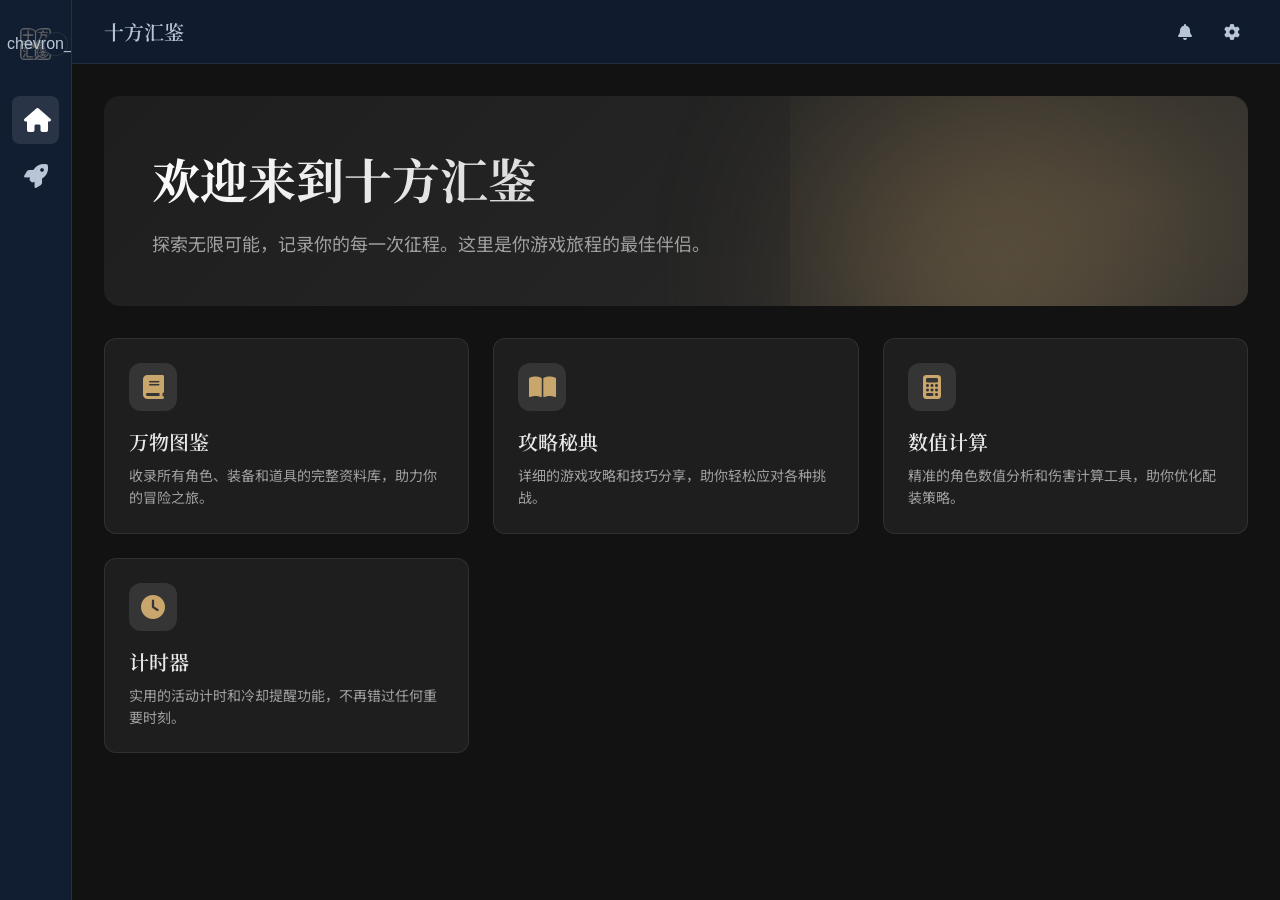
==== index.html @ 397bc1d3 "Add files via upload" ====
<!DOCTYPE html>
<html lang="zh-CN">
  <head>
<meta charset="UTF-8">
<meta name="viewport" content="width=device-width, initial-scale=1.0">
<title>十方汇鉴</title>
<link rel="icon" type="image/png" href="icon/app_icon_round.png">
<link href="https://cdn.bootcdn.net/ajax/libs/font-awesome/6.4.0/css/all.min.css" rel="stylesheet">
<link href="https://fonts.googleapis.com/css2?family=Noto+Serif+SC:wght@400;600;700&family=Noto+Sans+SC:wght@400;500;700&display=swap" rel="stylesheet">
<link rel="stylesheet" href="styles.css">
</head>
<body class="theme-home">

<!-- 侧边栏 -->
<aside class="sidebar">
  <div class="sidebar-header">
    <img src="icon/logo.png" alt="十方汇鉴" class="sidebar-logo">
    <button class="sidebar-toggle" id="sidebarToggle">
      <span>chevron_right</span>
    </button>
  </div>
  
  <nav class="sidebar-nav">
    <a class="nav-btn active" data-page="home" href="index.html">
      <i class="fas fa-home"></i>
      <span class="nav-text">首页</span>
    </a>
    <a class="nav-btn" data-page="dream" href="dreams.html">
      <i class="fas fa-rocket"></i>
      <span class="nav-text">梦想与征程</span>
    </a>
  </nav>
</aside>

<!-- 主内容区 -->
<main class="main-content">
  <!-- 顶部导航 - 首页不显示攻略、图鉴、数值、计时器标签 -->
  <header class="top-nav">
    <div class="top-nav-left">
      <h1 class="top-nav-title" id="pageTitle">十方汇鉴</h1>
    </div>
    
    <div class="top-nav-actions">
      <i class="fas fa-bell"></i>
      <i class="fas fa-cog"></i>
    </div>
  </header>

  <!-- 内容区域 -->
  <div class="page-content">
    <div class="home-page">
      <section class="hero-section">
        <div class="glow-effect glow-1"></div>
        <h2 class="hero-title">欢迎来到十方汇鉴</h2>
        <p class="hero-subtitle">探索无限可能，记录你的每一次征程。这里是你游戏旅程的最佳伴侣。</p>
      </section>

      <div class="card-grid">
        <div class="content-card">
          <div class="card-icon">
            <i class="fas fa-book"></i>
          </div>
          <h3 class="card-title">万物图鉴</h3>
          <p class="card-desc">收录所有角色、装备和道具的完整资料库，助力你的冒险之旅。</p>
        </div>

        <div class="content-card">
          <div class="card-icon">
            <i class="fas fa-book-open"></i>
          </div>
          <h3 class="card-title">攻略秘典</h3>
          <p class="card-desc">详细的游戏攻略和技巧分享，助你轻松应对各种挑战。</p>
        </div>

        <div class="content-card">
          <div class="card-icon">
            <i class="fas fa-calculator"></i>
          </div>
          <h3 class="card-title">数值计算</h3>
          <p class="card-desc">精准的角色数值分析和伤害计算工具，助你优化配装策略。</p>
        </div>

        <div class="content-card">
          <div class="card-icon">
            <i class="fas fa-clock"></i>
          </div>
          <h3 class="card-title">计时器</h3>
          <p class="card-desc">实用的活动计时和冷却提醒功能，不再错过任何重要时刻。</p>
        </div>
      </div>
    </div>
  </div>
</main>

<script src="components.js"></script>
<script src="main.js"></script>
<script>
  Components.init({ currentPage: 'home', theme: 'home' });
</script>

</body>
</html>
---- styles.css ----
/* ===== 基础样式重置 ===== */
* {
  margin: 0;
  padding: 0;
  box-sizing: border-box;
}

/* ===== CSS 变量 - 首页主题 ===== */
:root,
.theme-home {
  --sidebar-bg: #111E31;
  --sidebar-border: rgba(255, 255, 255, 0.08);
  --sidebar-text: #b8c5d6;
  --sidebar-text-active: #ffffff;
  --sidebar-icon-bg: rgba(255, 255, 255, 0.1);
  --sidebar-hover-bg: rgba(255, 255, 255, 0.08);
  
  --bg-primary: #121212;
  --bg-secondary: #1a1a1a;
  --bg-card: #1e1e1e;
  --text-primary: #e8e8e8;
  --text-secondary: #a0a0a0;
  --accent: #c9a66b;
  
  --nav-bg: rgba(17, 30, 49, 0.95);
  --nav-text: #b8c5d6;
  --nav-active: #ffffff;
  
  --transition: all 0.3s ease;
}

/* ===== CSS 变量 - 游戏页主题 ===== */
.theme-dream {
  --sidebar-bg: rgba(26, 21, 37, 0.95);
  --sidebar-border: rgba(255, 255, 255, 0.1);
  --sidebar-text: #d4c4b7;
  --sidebar-text-active: #e9c0fd;
  --sidebar-icon-bg: rgba(115, 81, 134, 0.4);
  --sidebar-hover-bg: rgba(255, 255, 255, 0.1);
  
  --bg-primary: #1a1525;
  --bg-secondary: #2a2235;
  --bg-card: #2a2235;
  --text-primary: #f9f9f9;
  --text-secondary: #d4c4b7;
  --accent: #e9c0fd;
  
  --nav-bg: rgba(26, 21, 37, 0.7);
  --nav-text: #d4c4b7;
  --nav-active: #e9c0fd;
  
  --transition: all 0.3s ease;
}

/* ===== Body 基础样式 ===== */
body {
  font-family: 'Noto Sans SC', 'Microsoft YaHei', sans-serif;
  background-color: var(--bg-primary);
  color: var(--text-primary);
  min-height: 100vh;
  transition: var(--transition);
  overflow-x: hidden;
}

/* 图标字体 */
.fas {
  font-family: 'Font Awesome 6 Free';
  font-weight: 900;
  display: inline-block;
  font-style: normal;
  font-variant: normal;
  text-rendering: auto;
  line-height: 1;
}

body::before {
  content: '';
  position: fixed;
  top: 0;
  left: 0;
  right: 0;
  bottom: 0;
  pointer-events: none;
  z-index: -1;
  background: var(--bg-primary);
  transition: var(--transition);
}

/* 主题特定背景 */
.theme-home body::before {
  background: var(--bg-primary);
}

.theme-dream body::before {
  background: 
    radial-gradient(circle at top right, rgba(115, 81, 134, 0.2), transparent 40%),
    radial-gradient(circle at bottom left, rgba(233, 192, 253, 0.15), transparent 50%),
    #1a1525;
}

/* ===== 侧边栏 ===== */
.sidebar {
  position: fixed;
  left: 0;
  top: 0;
  height: 100vh;
  width: 72px;
  background: var(--sidebar-bg);
  border-right: 1px solid var(--sidebar-border);
  display: flex;
  flex-direction: column;
  align-items: center;
  padding: 20px 0;
  z-index: 1000;
  transition: var(--transition);
  overflow: hidden;
}

.sidebar:hover {
  width: 220px;
}

/* 侧边栏折叠状态 */
.sidebar.collapsed {
  width: 64px;
}

.sidebar.collapsed .nav-text {
  display: none;
}

.sidebar.collapsed .sidebar-title {
  display: none;
}

.sidebar-header {
  width: 48px;
  height: 48px;
  display: flex;
  align-items: center;
  justify-content: center;
  margin-bottom: 8px;
  flex-shrink: 0;
  position: relative;
}

/* Logo样式 */
.sidebar-logo {
  width: 32px;
  height: 32px;
  object-fit: contain;
  border-radius: 4px;
  transition: transform 0.3s ease;
}

.sidebar:hover .sidebar-logo {
  transform: scale(1.1);
}

/* 侧边栏切换按钮 */
.sidebar-toggle {
  position: absolute;
  right: -8px;
  top: 50%;
  transform: translateY(-50%);
  width: 24px;
  height: 24px;
  border-radius: 50%;
  background: var(--sidebar-bg);
  border: 1px solid var(--sidebar-border);
  color: var(--sidebar-text);
  display: flex;
  align-items: center;
  justify-content: center;
  cursor: pointer;
  transition: var(--transition);
  z-index: 10;
  font-size: 16px;
}

.sidebar-toggle:hover {
  background: var(--sidebar-hover-bg);
  color: var(--sidebar-text-active);
}

.sidebar.collapsed .sidebar-toggle {
  transform: translateY(-50%) rotate(180deg);
}

.theme-dream .sidebar-header {
  background: transparent;
}

.sidebar-title {
  position: absolute;
  left: 64px;
  white-space: nowrap;
  opacity: 0;
  font-family: 'Noto Serif SC', serif;
  font-weight: 700;
  font-size: 18px;
  color: var(--text-primary);
  transition: opacity 0.3s ease;
  pointer-events: none;
}

.sidebar:hover .sidebar-title {
  opacity: 1;
}

.sidebar-nav {
  flex: 1;
  width: 100%;
  padding: 20px 12px;
  display: flex;
  flex-direction: column;
  gap: 8px;
}

.nav-btn {
  display: flex;
  align-items: center;
  padding: 12px;
  border-radius: 8px;
  cursor: pointer;
  transition: var(--transition);
  text-decoration: none;
  color: var(--sidebar-text);
  position: relative;
  white-space: nowrap;
  overflow: hidden;
  min-height: 48px;
}

.nav-btn:hover {
  background: var(--sidebar-hover-bg);
  color: var(--sidebar-text-active);
}

.nav-btn.active {
  background: var(--sidebar-icon-bg);
  color: var(--sidebar-text-active);
}

.theme-dream .nav-btn.active {
  background: rgba(115, 81, 134, 0.3);
  border-left: 3px solid #e9c0fd;
}

.nav-btn .fas {
  font-size: 24px;
  flex-shrink: 0;
  margin-right: 16px;
}

/* 侧边栏导航文字渐隐 */
.nav-text {
  opacity: 0;
  transition: opacity 0.3s ease;
}

.sidebar:hover .nav-text {
  opacity: 1;
}

/* ===== 主内容区 ===== */
.main-content {
  margin-left: 72px;
  min-height: 100vh;
  transition: var(--transition);
}

/* ===== 顶部导航 ===== */
.top-nav {
  position: sticky;
  top: 0;
  height: 64px;
  background: var(--nav-bg);
  backdrop-filter: blur(20px);
  border-bottom: 1px solid var(--sidebar-border);
  display: flex;
  align-items: center;
  justify-content: space-between;
  padding: 0 32px;
  z-index: 100;
  transition: var(--transition);
}

.top-nav-left {
  display: flex;
  align-items: center;
  gap: 32px;
}

.top-nav-title {
  font-family: 'Noto Serif SC', serif;
  font-size: 20px;
  font-weight: 600;
  color: var(--nav-text);
  transition: var(--transition);
}

/* 顶部页面导航按钮 */
.page-nav {
  display: flex;
  gap: 8px;
}

.page-nav-btn {
  position: relative;
  padding: 8px 20px;
  border-radius: 8px;
  cursor: pointer;
  transition: var(--transition);
  color: var(--nav-text);
  font-size: 14px;
  font-weight: 500;
  display: flex;
  align-items: center;
  gap: 8px;
  border: none;
  background: transparent;
}

.page-nav-btn:hover {
  background: var(--sidebar-hover-bg);
  color: var(--nav-active);
}

.page-nav-btn.active {
  background: var(--sidebar-icon-bg);
  color: var(--nav-active);
}

.theme-dream .page-nav-btn.active {
  background: rgba(115, 81, 134, 0.3);
}

.page-nav-btn.active::after {
  content: '';
  position: absolute;
  bottom: -1px;
  left: 50%;
  transform: translateX(-50%);
  width: 60%;
  height: 2px;
  background: var(--accent);
  border-radius: 2px;
}

.theme-dream .page-nav-btn.active::after {
  background: #e9c0fd;
}

.page-nav-btn .fas {
  font-size: 18px;
}

.top-nav-actions {
  display: flex;
  align-items: center;
  gap: 16px;
}

.top-nav-actions .fas {
  color: var(--nav-text);
  cursor: pointer;
  padding: 8px;
  border-radius: 8px;
  transition: var(--transition);
}

.top-nav-actions .fas:hover {
  background: var(--sidebar-hover-bg);
  color: var(--nav-active);
}

/* ===== 内容区域 ===== */
.page-content {
  padding: 32px;
  max-width: 1400px;
  margin: 0 auto;
}

/* 页面容器 */
.page-container {
  display: none;
  animation: fadeIn 0.4s ease;
}

.page-container.active {
  display: block;
}

/* 首页样式 */
.home-page {
  display: flex;
  flex-direction: column;
  gap: 32px;
}

.hero-section {
  background: linear-gradient(135deg, #1e1e1e 0%, #2a2a2a 100%);
  border-radius: 16px;
  padding: 48px;
  position: relative;
  overflow: hidden;
}

.theme-dream .hero-section {
  background: linear-gradient(135deg, #2a2235 0%, #3a2a45 100%);
}

.hero-section::before {
  content: '';
  position: absolute;
  top: -50%;
  right: -20%;
  width: 60%;
  height: 200%;
  background: radial-gradient(ellipse, rgba(201, 166, 107, 0.15), transparent);
  pointer-events: none;
}

.theme-dream .hero-section::before {
  background: radial-gradient(ellipse, rgba(115, 81, 134, 0.3), transparent);
}

.hero-title {
  font-family: 'Noto Serif SC', serif;
  font-size: 48px;
  font-weight: 700;
  margin-bottom: 16px;
  background: linear-gradient(135deg, #ffffff 0%, #a0a0a0 100%);
  -webkit-background-clip: text;
  -webkit-text-fill-color: transparent;
  background-clip: text;
}

.theme-dream .hero-title {
  background: linear-gradient(135deg, #e9c0fd 0%, #d4a373 100%);
  -webkit-background-clip: text;
  background-clip: text;
}

.hero-subtitle {
  font-size: 18px;
  color: var(--text-secondary);
  max-width: 600px;
  line-height: 1.6;
}

/* 卡片网格 */
.card-grid {
  display: grid;
  grid-template-columns: repeat(auto-fill, minmax(300px, 1fr));
  gap: 24px;
}

.content-card {
  background: var(--bg-card);
  border-radius: 12px;
  padding: 24px;
  border: 1px solid var(--sidebar-border);
  transition: var(--transition);
  cursor: pointer;
}

.content-card:hover {
  transform: translateY(-4px);
  border-color: var(--accent);
  box-shadow: 0 8px 32px rgba(0, 0, 0, 0.3);
}

.theme-dream .content-card:hover {
  box-shadow: 0 8px 32px rgba(115, 81, 134, 0.3);
}

.card-icon {
  width: 48px;
  height: 48px;
  background: var(--sidebar-icon-bg);
  border-radius: 12px;
  display: flex;
  align-items: center;
  justify-content: center;
  margin-bottom: 16px;
}

.card-icon .fas {
  font-size: 24px;
  color: var(--accent);
}

.card-title {
  font-family: 'Noto Serif SC', serif;
  font-size: 20px;
  font-weight: 600;
  margin-bottom: 8px;
  color: var(--text-primary);
}

.card-desc {
  font-size: 14px;
  color: var(--text-secondary);
  line-height: 1.6;
}

/* ===== 角色卡片 ===== */
.character-grid {
  display: grid;
  grid-template-columns: repeat(auto-fill, minmax(260px, 1fr));
  gap: 24px;
}

.character-card {
  background: var(--bg-card);
  border-radius: 12px;
  overflow: hidden;
  border: 1px solid var(--sidebar-border);
  transition: var(--transition);
  cursor: pointer;
}

.character-card:hover {
  transform: scale(1.02);
  border-color: var(--accent);
}

.theme-dream .character-card:hover {
  border-color: #e9c0fd;
}

.character-card.clicked {
  transform: scale(0.98);
  box-shadow: inset 0 0 20px rgba(0, 0, 0, 0.3);
}

.character-img {
  width: 100%;
  height: 200px;
  object-fit: cover;
  filter: brightness(0.8);
  transition: var(--transition);
}

.character-card:hover .character-img {
  filter: brightness(1);
}

.character-info {
  padding: 16px;
}

.character-name {
  font-family: 'Noto Serif SC', serif;
  font-size: 18px;
  font-weight: 600;
  margin-bottom: 4px;
  color: var(--text-primary);
}

.character-role {
  font-size: 14px;
  color: var(--accent);
  margin-bottom: 8px;
}

.theme-dream .character-role {
  color: #e9c0fd;
}

.character-stats {
  display: flex;
  gap: 12px;
  font-size: 12px;
  color: var(--text-secondary);
}

.stat-item {
  display: flex;
  align-items: center;
  gap: 4px;
}

.stat-item .material-symbols-outlined {
  font-size: 14px;
}

/* 角色卡片详情弹窗 */
.character-detail-modal {
  position: fixed;
  top: 0;
  left: 0;
  right: 0;
  bottom: 0;
  background: rgba(0, 0, 0, 0.7);
  display: flex;
  align-items: center;
  justify-content: center;
  z-index: 2000;
  opacity: 0;
  visibility: hidden;
  transition: var(--transition);
}

.character-detail-modal.active {
  opacity: 1;
  visibility: visible;
}

.character-detail-content {
  background: var(--bg-card);
  border-radius: 16px;
  padding: 32px;
  max-width: 500px;
  width: 90%;
  border: 1px solid var(--sidebar-border);
  transform: scale(0.9);
  transition: var(--transition);
}

.character-detail-modal.active .character-detail-content {
  transform: scale(1);
}

.character-detail-header {
  display: flex;
  gap: 20px;
  margin-bottom: 24px;
}

.character-detail-img {
  width: 120px;
  height: 120px;
  border-radius: 12px;
  object-fit: cover;
}

.character-detail-info h3 {
  font-family: 'Noto Serif SC', serif;
  font-size: 24px;
  margin-bottom: 8px;
  color: var(--text-primary);
}

.character-detail-info .role-tag {
  display: inline-block;
  padding: 4px 12px;
  background: var(--sidebar-icon-bg);
  border-radius: 20px;
  font-size: 12px;
  color: var(--accent);
  margin-bottom: 12px;
}

.character-detail-stats {
  display: grid;
  grid-template-columns: repeat(3, 1fr);
  gap: 16px;
  margin-bottom: 24px;
}

.detail-stat {
  text-align: center;
  padding: 16px;
  background: var(--bg-secondary);
  border-radius: 12px;
}

.detail-stat-value {
  font-size: 28px;
  font-weight: 700;
  color: var(--accent);
  display: block;
}

.detail-stat-label {
  font-size: 12px;
  color: var(--text-secondary);
  margin-top: 4px;
}

.character-detail-desc {
  color: var(--text-secondary);
  line-height: 1.6;
  margin-bottom: 20px;
}

.character-detail-close {
  width: 100%;
  padding: 12px;
  background: var(--sidebar-icon-bg);
  border: none;
  border-radius: 8px;
  color: var(--text-primary);
  font-size: 14px;
  cursor: pointer;
  transition: var(--transition);
}

.character-detail-close:hover {
  background: var(--accent);
  color: #121212;
}

/* ===== 攻略页面 ===== */
.guide-section {
  margin-bottom: 32px;
}

.guide-section h3 {
  font-family: 'Noto Serif SC', serif;
  font-size: 24px;
  margin-bottom: 16px;
  color: var(--text-primary);
  display: flex;
  align-items: center;
  gap: 12px;
}

.guide-section h3 .fas {
  color: var(--accent);
}

.theme-dream .guide-section h3 .fas {
  color: #e9c0fd;
}

.guide-card {
  background: var(--bg-card);
  border-radius: 12px;
  padding: 20px;
  border: 1px solid var(--sidebar-border);
  margin-bottom: 16px;
  transition: var(--transition);
  cursor: pointer;
}

.guide-card:hover {
  border-color: var(--accent);
  transform: translateX(8px);
}

.theme-dream .guide-card:hover {
  border-color: #e9c0fd;
}

.guide-card h4 {
  font-size: 16px;
  font-weight: 600;
  margin-bottom: 8px;
  color: var(--text-primary);
}

.guide-card p {
  font-size: 14px;
  color: var(--text-secondary);
  line-height: 1.6;
}

.guide-card .guide-meta {
  display: flex;
  gap: 16px;
  margin-top: 12px;
  font-size: 12px;
  color: var(--text-secondary);
}

.guide-card .guide-meta span {
  display: flex;
  align-items: center;
  gap: 4px;
}

/* ===== 数值页面 ===== */
.calc-card {
  background: var(--bg-card);
  border-radius: 12px;
  padding: 24px;
  border: 1px solid var(--sidebar-border);
  margin-bottom: 24px;
}

.calc-card h3 {
  font-family: 'Noto Serif SC', serif;
  font-size: 20px;
  margin-bottom: 20px;
  color: var(--text-primary);
}

.calc-row {
  display: flex;
  align-items: center;
  justify-content: space-between;
  padding: 12px 0;
  border-bottom: 1px solid var(--sidebar-border);
}

.calc-row:last-child {
  border-bottom: none;
}

.calc-label {
  color: var(--text-secondary);
  font-size: 14px;
}

.calc-value {
  color: var(--accent);
  font-size: 18px;
  font-weight: 600;
}

.theme-dream .calc-value {
  color: #e9c0fd;
}

.progress-bar {
  width: 100%;
  height: 8px;
  background: var(--sidebar-border);
  border-radius: 4px;
  overflow: hidden;
  margin-top: 8px;
}

.progress-fill {
  height: 100%;
  background: linear-gradient(90deg, var(--accent), #f0bd8b);
  border-radius: 4px;
  transition: width 0.5s ease;
}

.theme-dream .progress-fill {
  background: linear-gradient(90deg, #735186, #e9c0fd);
}

/* ===== 计时器页面 ===== */
.timer-card {
  background: var(--bg-card);
  border-radius: 12px;
  padding: 24px;
  border: 1px solid var(--sidebar-border);
  margin-bottom: 16px;
  display: flex;
  align-items: center;
  justify-content: space-between;
}

.timer-info h4 {
  font-size: 16px;
  font-weight: 600;
  margin-bottom: 4px;
  color: var(--text-primary);
}

.timer-info p {
  font-size: 14px;
  color: var(--text-secondary);
}

.timer-countdown {
  font-family: 'Noto Sans SC', monospace;
  font-size: 24px;
  font-weight: 700;
  color: var(--accent);
}

.theme-dream .timer-countdown {
  color: #e9c0fd;
}

.timer-countdown.urgent {
  color: #ef4444;
  animation: pulse 1s infinite;
}

@keyframes pulse {
  0%, 100% { opacity: 1; }
  50% { opacity: 0.5; }
}

/* ===== 游戏页面专用 ===== */
.game-page-header {
  margin-bottom: 32px;
}

.game-tabs {
  display: flex;
  gap: 8px;
  margin-bottom: 24px;
}

.game-tab {
  padding: 10px 24px;
  background: var(--bg-card);
  border: 1px solid var(--sidebar-border);
  border-radius: 8px;
  color: var(--text-secondary);
  cursor: pointer;
  transition: var(--transition);
}

.game-tab:hover {
  border-color: var(--accent);
  color: var(--text-primary);
}

.game-tab.active {
  background: var(--accent);
  border-color: var(--accent);
  color: #121212;
}

.theme-dream .game-tab.active {
  background: #e9c0fd;
  border-color: #e9c0fd;
}

.dream-grid {
  display: grid;
  grid-template-columns: repeat(auto-fill, minmax(280px, 1fr));
  gap: 24px;
}

.dream-card {
  background: var(--bg-card);
  border-radius: 12px;
  overflow: hidden;
  border: 1px solid var(--sidebar-border);
  transition: var(--transition);
}

.dream-card:hover {
  transform: translateY(-4px);
  border-color: #e9c0fd;
  box-shadow: 0 8px 32px rgba(233, 192, 253, 0.2);
}

.dream-card-img {
  width: 100%;
  height: 160px;
  object-fit: cover;
}

.dream-card-content {
  padding: 16px;
}

.dream-card-title {
  font-family: 'Noto Serif SC', serif;
  font-size: 18px;
  margin-bottom: 8px;
  color: var(--text-primary);
}

.dream-card-desc {
  font-size: 14px;
  color: var(--text-secondary);
  line-height: 1.5;
}

/* ===== 响应式 ===== */
@media (max-width: 768px) {
  .sidebar {
    width: 64px;
  }
  
  .sidebar:hover {
    width: 64px;
  }
  
  .sidebar-title,
  .nav-text {
    display: none;
  }
  
  .main-content {
    margin-left: 64px;
  }
  
  .top-nav {
    padding: 0 16px;
    flex-wrap: wrap;
    height: auto;
    min-height: 64px;
  }
  
  .top-nav-left {
    width: 100%;
    justify-content: space-between;
  }
  
  .page-nav {
    display: flex;
    position: static;
    width: 100%;
    overflow-x: auto;
    padding: 0 16px 12px;
    border-bottom: none;
    -webkit-overflow-scrolling: touch;
    flex-wrap: nowrap;
    gap: 8px;
  }
  
  .page-nav::-webkit-scrollbar {
    display: none;
  }
  
  .page-nav.show {
    display: flex;
  }
  
  .page-content {
    padding: 16px;
  }
  
  .hero-title {
    font-size: 32px;
  }
  
  .hero-section {
    padding: 24px;
  }
  
  .card-grid,
  .character-grid,
  .dream-grid {
    grid-template-columns: 1fr;
  }
}

@media (max-width: 480px) {
  .sidebar {
    top: auto;
    bottom: 0;
    left: 0;
    right: 0;
    width: 100%;
    height: 64px;
    flex-direction: row;
    justify-content: center;
    padding: 0 16px;
    border-right: none;
    border-top: 1px solid var(--sidebar-border);
  }
  
  .sidebar:hover {
    width: 100%;
  }
  
  .sidebar-header {
    display: none;
  }
  
  .sidebar-title {
    display: none;
  }
  
  .sidebar-nav {
    flex-direction: row;
    padding: 8px;
    gap: 8px;
    width: 100%;
    justify-content: center;
  }
  
  .nav-btn {
    flex-direction: column;
    padding: 8px 16px;
    min-height: auto;
  }
  
  .nav-btn .material-symbols-outlined {
    margin-right: 0;
    margin-bottom: 4px;
  }
  
  .main-content {
    margin-left: 0;
    margin-bottom: 64px;
  }
  
  .top-nav-title {
    font-size: 16px;
  }
  
  .page-nav-btn {
    padding: 6px 12px;
    font-size: 12px;
  }
}

/* 页面切换动画 */
@keyframes fadeIn {
  from {
    opacity: 0;
    transform: translateY(10px);
  }
  to {
    opacity: 1;
    transform: translateY(0);
  }
}

/* 装饰光效 */
.glow-effect {
  position: absolute;
  width: 300px;
  height: 300px;
  border-radius: 50%;
  filter: blur(100px);
  opacity: 0.3;
  pointer-events: none;
}

.glow-1 {
  top: 10%;
  right: 10%;
  background: var(--accent);
}

.theme-dream .glow-1 {
  background: #735186;
}

/* ===== 道具图鉴页面 ===== */
.gallery-layout {
  display: grid;
  grid-template-columns: 260px 1fr 380px;
  gap: 24px;
  min-height: calc(100vh - 160px);
}

.gallery-sidebar {
  background: var(--bg-card);
  border-radius: 12px;
  padding: 20px;
  border: 1px solid var(--sidebar-border);
  height: fit-content;
  position: sticky;
  top: 96px;
}

.gallery-search {
  display: flex;
  align-items: center;
  gap: 12px;
  padding: 12px;
  background: var(--bg-secondary);
  border-radius: 8px;
  margin-bottom: 20px;
}

.gallery-search .fas {
  color: var(--text-secondary);
  font-size: 20px;
}

.gallery-search input {
  flex: 1;
  background: transparent;
  border: none;
  color: var(--text-primary);
  font-size: 14px;
  outline: none;
}

.gallery-search input::placeholder {
  color: var(--text-secondary);
}

.gallery-filters {
  margin-bottom: 20px;
}

.filter-title {
  font-size: 12px;
  color: var(--text-secondary);
  margin-bottom: 8px;
  text-transform: uppercase;
  letter-spacing: 0.5px;
}

.filter-buttons {
  display: flex;
  flex-wrap: wrap;
  gap: 6px;
  margin-bottom: 16px;
}

.filter-btn {
  padding: 6px 12px;
  background: var(--bg-secondary);
  border: 1px solid var(--sidebar-border);
  border-radius: 6px;
  color: var(--text-secondary);
  font-size: 12px;
  cursor: pointer;
  transition: var(--transition);
}

.filter-btn:hover {
  border-color: var(--accent);
  color: var(--text-primary);
}

.filter-btn.active {
  background: var(--accent);
  border-color: var(--accent);
  color: #121212;
}

.theme-dream .filter-btn.active {
  background: #e9c0fd;
  border-color: #e9c0fd;
  color: #1a1525;
}

.gallery-stats {
  padding-top: 16px;
  border-top: 1px solid var(--sidebar-border);
  font-size: 13px;
  color: var(--text-secondary);
}

.gallery-stats strong {
  color: var(--accent);
}

.theme-dream .gallery-stats strong {
  color: #e9c0fd;
}

/* 道具列表 */
.gallery-items {
  background: var(--bg-card);
  border-radius: 12px;
  border: 1px solid var(--sidebar-border);
  overflow: hidden;
}

.gallery-items-header {
  padding: 16px 20px;
  border-bottom: 1px solid var(--sidebar-border);
  font-size: 14px;
  color: var(--text-secondary);
}

.items-list {
  max-height: calc(100vh - 280px);
  overflow-y: auto;
  padding: 8px;
}

.items-list::-webkit-scrollbar {
  width: 6px;
}

.items-list::-webkit-scrollbar-track {
  background: transparent;
}

.items-list::-webkit-scrollbar-thumb {
  background: var(--sidebar-border);
  border-radius: 3px;
}

.item-card {
  display: flex;
  align-items: center;
  gap: 12px;
  padding: 12px;
  border-radius: 8px;
  cursor: pointer;
  transition: var(--transition);
  border: 1px solid transparent;
}

.item-card:hover {
  background: var(--bg-secondary);
}

.item-card.selected {
  background: var(--sidebar-icon-bg);
  border-color: var(--accent);
}

.theme-dream .item-card.selected {
  background: rgba(115, 81, 134, 0.2);
  border-color: #e9c0fd;
}

.item-icon {
  width: 40px;
  height: 40px;
  border-radius: 8px;
  display: flex;
  align-items: center;
  justify-content: center;
  font-size: 20px;
  flex-shrink: 0;
}

.item-icon.tier-common {
  background: linear-gradient(135deg, #6b7280, #9ca3af);
}

.item-icon.tier-rare {
  background: linear-gradient(135deg, #3b82f6, #60a5fa);
}

.item-icon.tier-hero {
  background: linear-gradient(135deg, #8b5cf6, #a78bfa);
}

.item-icon.tier-legend {
  background: linear-gradient(135deg, #f59e0b, #fbbf24);
}

.item-icon .material-symbols-outlined {
  color: white;
  font-size: 20px;
}

.item-info {
  flex: 1;
  min-width: 0;
}

.item-info h4 {
  font-size: 14px;
  font-weight: 500;
  color: var(--text-primary);
  margin-bottom: 2px;
  white-space: nowrap;
  overflow: hidden;
  text-overflow: ellipsis;
}

.item-info p {
  font-size: 12px;
  color: var(--text-secondary);
}

.item-tier-badge {
  padding: 4px 8px;
  border-radius: 4px;
  font-size: 11px;
  font-weight: 600;
  flex-shrink: 0;
}

.item-tier-badge.tier-common {
  background: rgba(107, 114, 128, 0.2);
  color: #9ca3af;
}

.item-tier-badge.tier-rare {
  background: rgba(59, 130, 246, 0.2);
  color: #60a5fa;
}

.item-tier-badge.tier-hero {
  background: rgba(139, 92, 246, 0.2);
  color: #a78bfa;
}

.item-tier-badge.tier-legend {
  background: rgba(245, 158, 11, 0.2);
  color: #fbbf24;
}

/* 道具详情 */
.gallery-detail {
  background: var(--bg-card);
  border-radius: 12px;
  border: 1px solid var(--sidebar-border);
  padding: 24px;
  height: fit-content;
  position: sticky;
  top: 96px;
}

.detail-placeholder {
  display: flex;
  flex-direction: column;
  align-items: center;
  justify-content: center;
  padding: 60px 20px;
  color: var(--text-secondary);
  text-align: center;
}

.detail-placeholder .material-symbols-outlined {
  font-size: 64px;
  opacity: 0.3;
  margin-bottom: 16px;
}

.detail-header {
  display: flex;
  align-items: center;
  justify-content: space-between;
  margin-bottom: 24px;
  padding-bottom: 16px;
  border-bottom: 1px solid var(--sidebar-border);
}

.detail-header .item-name {
  font-family: 'Noto Serif SC', serif;
  font-size: 22px;
  font-weight: 600;
  color: var(--text-primary);
}

.detail-header .item-tier {
  padding: 6px 12px;
  border-radius: 6px;
  font-size: 13px;
  font-weight: 600;
}

.detail-header .item-tier.tier-common {
  background: rgba(107, 114, 128, 0.2);
  color: #9ca3af;
}

.detail-header .item-tier.tier-rare {
  background: rgba(59, 130, 246, 0.2);
  color: #60a5fa;
}

.detail-header .item-tier.tier-hero {
  background: rgba(139, 92, 246, 0.2);
  color: #a78bfa;
}

.detail-header .item-tier.tier-legend {
  background: rgba(245, 158, 11, 0.2);
  color: #fbbf24;
}

.detail-section {
  margin-bottom: 20px;
}

.detail-section h4 {
  display: flex;
  align-items: center;
  gap: 8px;
  font-size: 14px;
  font-weight: 600;
  color: var(--text-primary);
  margin-bottom: 12px;
}

.detail-section h4 .fas {
  margin-right: 8px;
  color: var(--accent);
}

.theme-dream .detail-section h4 .fas {
  color: #e9c0fd;
}

.detail-row {
  display: flex;
  justify-content: space-between;
  align-items: flex-start;
  padding: 8px 0;
  border-bottom: 1px solid var(--sidebar-border);
}

.detail-row:last-child {
  border-bottom: none;
}

.detail-label {
  font-size: 13px;
  color: var(--text-secondary);
  flex-shrink: 0;
}

.detail-value {
  font-size: 13px;
  color: var(--text-primary);
  text-align: right;
  max-width: 200px;
  word-break: break-word;
}

.item-attrs {
  background: var(--bg-secondary);
  border-radius: 8px;
  padding: 12px;
}

.item-attr {
  display: flex;
  align-items: center;
  gap: 8px;
  padding: 6px 0;
  font-size: 13px;
}

.item-attr .attr-name {
  color: var(--text-secondary);
}

.item-attr .attr-value {
  color: var(--accent);
  font-weight: 600;
}

.theme-dream .item-attr .attr-value {
  color: #e9c0fd;
}

.item-attr.no-attr {
  color: var(--text-secondary);
  font-style: italic;
}

.craft-materials {
  background: var(--bg-secondary);
  border-radius: 8px;
  padding: 12px;
  font-size: 13px;
  color: var(--text-secondary);
  line-height: 1.6;
}

/* 响应式 */
@media (max-width: 1200px) {
  .gallery-layout {
    grid-template-columns: 240px 1fr 320px;
  }
}

@media (max-width: 992px) {
  .gallery-layout {
    grid-template-columns: 1fr 1fr;
  }
  
  .gallery-sidebar {
    grid-column: 1 / -1;
    position: static;
  }
  
  .gallery-detail {
    grid-column: 1 / -1;
    position: static;
  }
}

@media (max-width: 768px) {
  .gallery-layout {
    grid-template-columns: 1fr;
  }
  
  .gallery-sidebar {
    grid-column: auto;
  }
  
  .gallery-detail {
    grid-column: auto;
  }
  
  .items-list {
    max-height: 400px;
  }
}

.empty-state {
  padding: 40px 20px;
  text-align: center;
  color: var(--text-secondary);
  font-size: 14px;
}
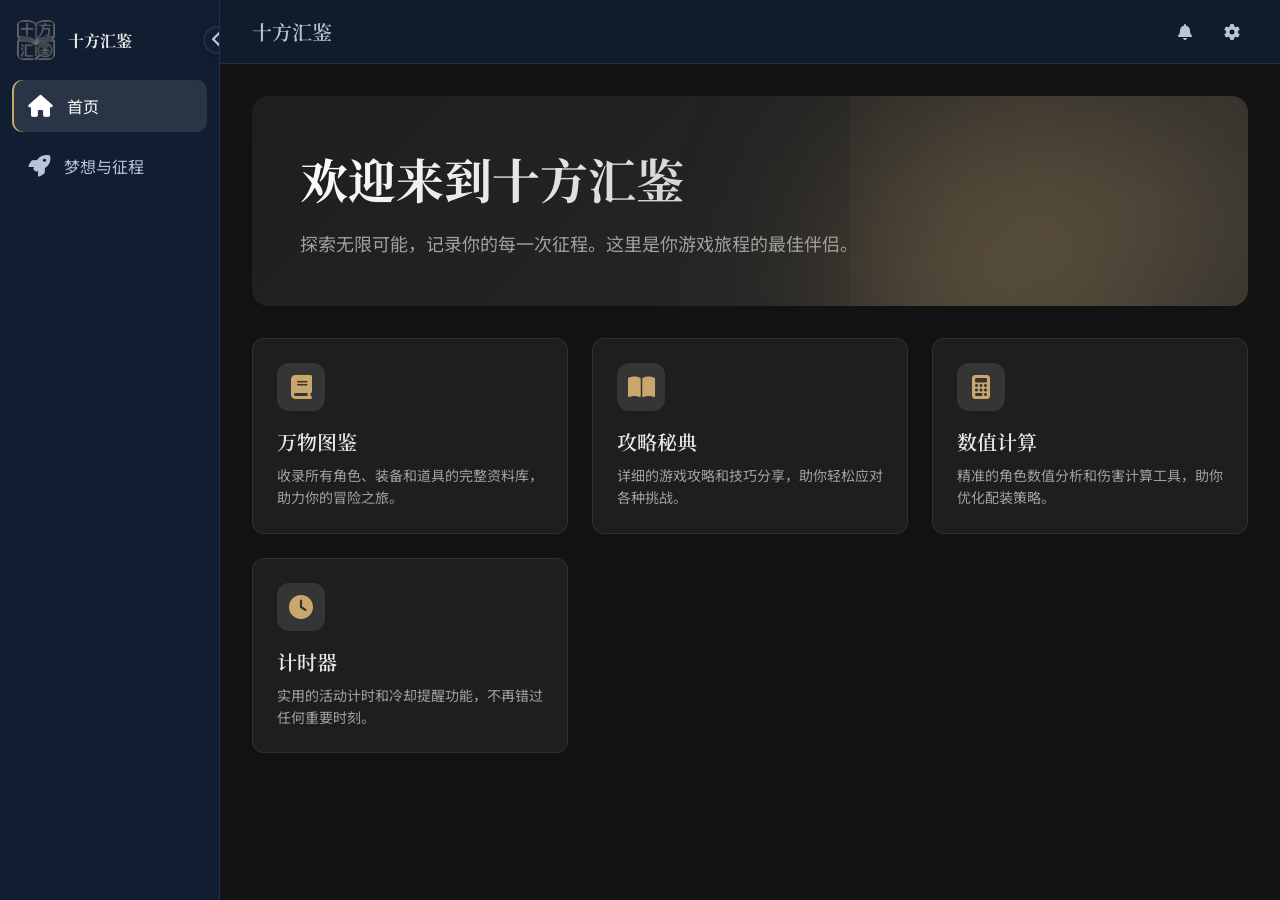
==== commit 049a39ec: "Add files via upload" ====
--- a/index.html
+++ b/index.html
@@ -15,8 +15,9 @@
 <aside class="sidebar">
   <div class="sidebar-header">
     <img src="icon/logo.png" alt="十方汇鉴" class="sidebar-logo">
+    <span class="sidebar-title">十方汇鉴</span>
     <button class="sidebar-toggle" id="sidebarToggle">
-      <span>chevron_right</span>
+      <i class="fas fa-chevron-left"></i>
     </button>
   </div>
   
--- a/styles.css
+++ b/styles.css
@@ -104,7 +104,7 @@
   left: 0;
   top: 0;
   height: 100vh;
-  width: 72px;
+  width: 220px;
   background: var(--sidebar-bg);
   border-right: 1px solid var(--sidebar-border);
   display: flex;
@@ -116,102 +116,113 @@
   overflow: hidden;
 }
 
-.sidebar:hover {
-  width: 220px;
-}
-
 /* 侧边栏折叠状态 */
 .sidebar.collapsed {
-  width: 64px;
+  width: 72px;
 }
 
 .sidebar.collapsed .nav-text {
-  display: none;
+  opacity: 0;
+  width: 0;
+  margin: 0;
 }
 
 .sidebar.collapsed .sidebar-title {
-  display: none;
+  opacity: 0;
+}
+
+/* 导航文字默认显示 */
+.nav-text {
+  opacity: 1;
+  transition: opacity 0.3s ease, width 0.3s ease, margin 0.3s ease;
 }
 
 .sidebar-header {
-  width: 48px;
-  height: 48px;
-  display: flex;
-  align-items: center;
-  justify-content: center;
-  margin-bottom: 8px;
+  width: 100%;
+  display: flex;
+  align-items: center;
+  justify-content: flex-start;
+  padding: 0 16px;
+  margin-bottom: 20px;
   flex-shrink: 0;
   position: relative;
+  box-sizing: border-box;
 }
 
 /* Logo样式 */
 .sidebar-logo {
-  width: 32px;
-  height: 32px;
+  width: 40px;
+  height: 40px;
   object-fit: contain;
-  border-radius: 4px;
+  border-radius: 8px;
   transition: transform 0.3s ease;
-}
-
-.sidebar:hover .sidebar-logo {
-  transform: scale(1.1);
-}
-
-/* 侧边栏切换按钮 */
+  flex-shrink: 0;
+}
+
+.sidebar-title {
+  margin-left: 12px;
+  white-space: nowrap;
+  opacity: 1;
+  font-family: 'Noto Serif SC', serif;
+  font-weight: 700;
+  font-size: 16px;
+  color: var(--text-primary);
+  transition: opacity 0.3s ease, margin 0.3s ease;
+  pointer-events: none;
+}
+
+.sidebar.collapsed .sidebar-title {
+  opacity: 0;
+  margin-left: 0;
+  width: 0;
+  overflow: hidden;
+}
+
+/* 侧边栏切换按钮 - 优化设计 */
 .sidebar-toggle {
   position: absolute;
-  right: -8px;
+  right: -12px;
   top: 50%;
   transform: translateY(-50%);
-  width: 24px;
-  height: 24px;
+  width: 28px;
+  height: 28px;
   border-radius: 50%;
   background: var(--sidebar-bg);
-  border: 1px solid var(--sidebar-border);
+  border: 2px solid var(--sidebar-border);
   color: var(--sidebar-text);
   display: flex;
   align-items: center;
   justify-content: center;
   cursor: pointer;
-  transition: var(--transition);
+  transition: all 0.3s ease;
   z-index: 10;
-  font-size: 16px;
+  font-size: 18px;
+  box-shadow: 0 2px 8px rgba(0, 0, 0, 0.2);
 }
 
 .sidebar-toggle:hover {
   background: var(--sidebar-hover-bg);
   color: var(--sidebar-text-active);
+  border-color: var(--accent);
+  transform: translateY(-50%) scale(1.1);
 }
 
 .sidebar.collapsed .sidebar-toggle {
   transform: translateY(-50%) rotate(180deg);
 }
 
+.sidebar.collapsed .sidebar-toggle:hover {
+  transform: translateY(-50%) rotate(180deg) scale(1.1);
+}
+
 .theme-dream .sidebar-header {
   background: transparent;
-}
-
-.sidebar-title {
-  position: absolute;
-  left: 64px;
-  white-space: nowrap;
-  opacity: 0;
-  font-family: 'Noto Serif SC', serif;
-  font-weight: 700;
-  font-size: 18px;
-  color: var(--text-primary);
-  transition: opacity 0.3s ease;
-  pointer-events: none;
-}
-
-.sidebar:hover .sidebar-title {
-  opacity: 1;
 }
 
 .sidebar-nav {
   flex: 1;
   width: 100%;
-  padding: 20px 12px;
+  padding: 0 12px;
   display: flex;
   flex-direction: column;
   gap: 8px;
@@ -220,8 +231,8 @@
 .nav-btn {
   display: flex;
   align-items: center;
-  padding: 12px;
-  border-radius: 8px;
+  padding: 14px 16px;
+  border-radius: 10px;
   cursor: pointer;
   transition: var(--transition);
   text-decoration: none;
@@ -229,43 +240,47 @@
   position: relative;
   white-space: nowrap;
   overflow: hidden;
-  min-height: 48px;
+  min-height: 52px;
+  box-sizing: border-box;
+}
+
+.sidebar.collapsed .nav-btn {
+  padding: 14px;
+  justify-content: center;
 }
 
 .nav-btn:hover {
   background: var(--sidebar-hover-bg);
   color: var(--sidebar-text-active);
+  transform: translateX(2px);
 }
 
 .nav-btn.active {
   background: var(--sidebar-icon-bg);
   color: var(--sidebar-text-active);
+  box-shadow: inset 2px 0 0 var(--accent);
 }
 
 .theme-dream .nav-btn.active {
   background: rgba(115, 81, 134, 0.3);
-  border-left: 3px solid #e9c0fd;
+  box-shadow: inset 2px 0 0 #e9c0fd;
 }
 
 .nav-btn .fas {
-  font-size: 24px;
+  font-size: 22px;
   flex-shrink: 0;
-  margin-right: 16px;
-}
-
-/* 侧边栏导航文字渐隐 */
-.nav-text {
-  opacity: 0;
-  transition: opacity 0.3s ease;
-}
-
-.sidebar:hover .nav-text {
-  opacity: 1;
+  margin-right: 14px;
+  min-width: 22px;
+  text-align: center;
+}
+
+.sidebar.collapsed .nav-btn .fas {
+  margin-right: 0;
 }
 
 /* ===== 主内容区 ===== */
 .main-content {
-  margin-left: 72px;
+  margin-left: 220px;
   min-height: 100vh;
   transition: var(--transition);
 }
@@ -964,11 +979,11 @@
 /* ===== 响应式 ===== */
 @media (max-width: 768px) {
   .sidebar {
-    width: 64px;
-  }
-  
-  .sidebar:hover {
-    width: 64px;
+    width: 72px;
+  }
+  
+  .sidebar.collapsed {
+    width: 72px;
   }
   
   .sidebar-title,
@@ -976,8 +991,17 @@
     display: none;
   }
   
+  .sidebar.collapsed .sidebar-title,
+  .sidebar.collapsed .nav-text {
+    display: none;
+  }
+  
   .main-content {
-    margin-left: 64px;
+    margin-left: 72px;
+  }
+  
+  .sidebar-toggle {
+    display: none;
   }
   
   .top-nav {
@@ -1046,7 +1070,7 @@
     border-top: 1px solid var(--sidebar-border);
   }
   
-  .sidebar:hover {
+  .sidebar.collapsed {
     width: 100%;
   }
   
@@ -1072,7 +1096,7 @@
     min-height: auto;
   }
   
-  .nav-btn .material-symbols-outlined {
+  .nav-btn .fas {
     margin-right: 0;
     margin-bottom: 4px;
   }
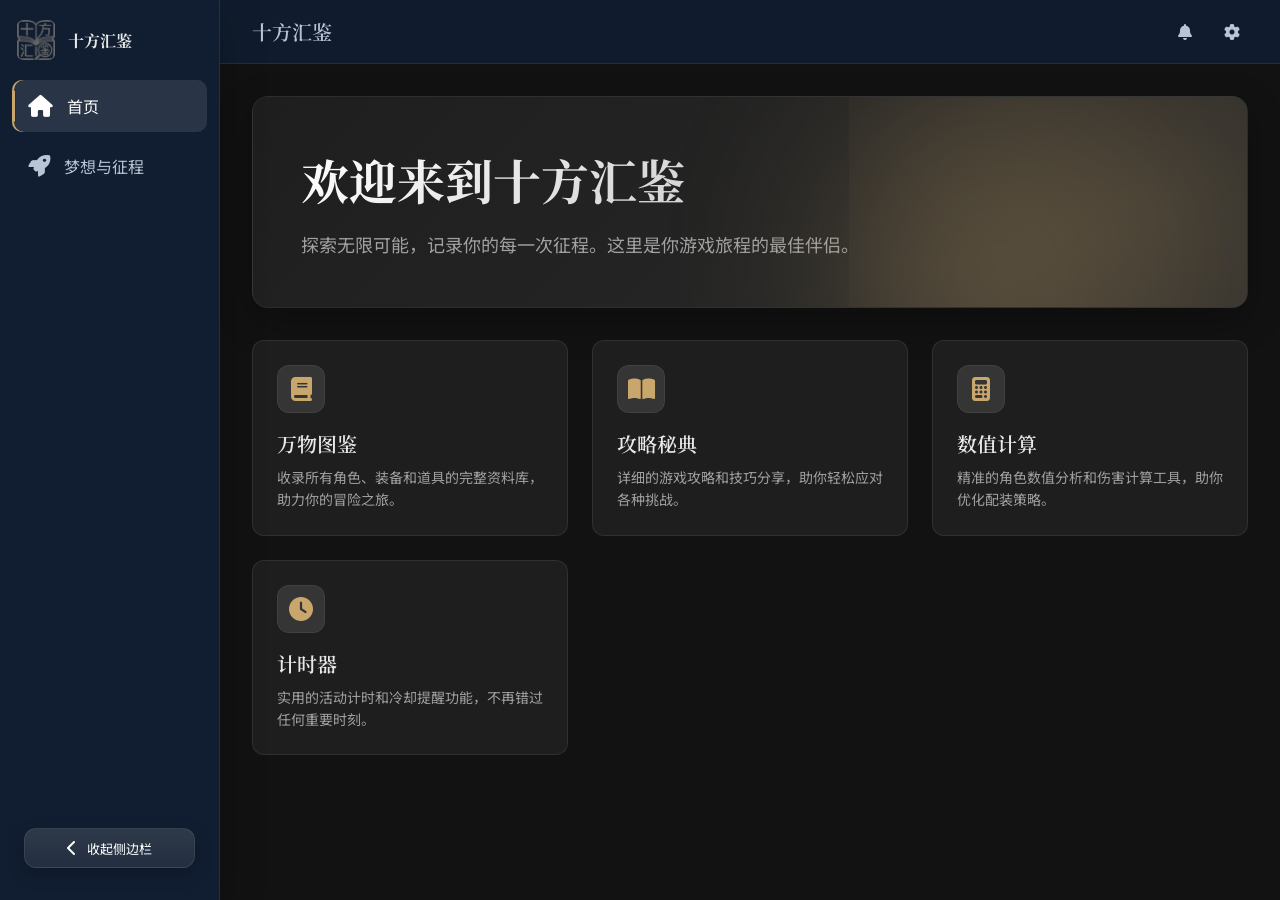
==== commit 82f9de35: "Add files via upload" ====
--- a/index.html
+++ b/index.html
@@ -6,7 +6,21 @@
 <title>十方汇鉴</title>
 <link rel="icon" type="image/png" href="icon/app_icon_round.png">
 <link href="https://cdn.bootcdn.net/ajax/libs/font-awesome/6.4.0/css/all.min.css" rel="stylesheet">
-<link href="https://fonts.googleapis.com/css2?family=Noto+Serif+SC:wght@400;600;700&family=Noto+Sans+SC:wght@400;500;700&display=swap" rel="stylesheet">
+<link href="https://fonts.googleapis.com/css2?family=Noto+Serif+SC:wght@400;600;700&family=Noto+Sans+SC:wght@400;500;700&family=Material+Symbols+Outlined:opsz,wght@20..48,100..700&display=swap" rel="stylesheet">
+<script>
+  // 首次访问默认展开；之后才持久化用户折叠选择
+  try {
+    if (!localStorage.getItem('sidebarVisited')) {
+      localStorage.setItem('sidebarVisited', 'true');
+      localStorage.setItem('sidebarCollapsed', 'false');
+    }
+
+    // 预先应用侧边栏折叠状态，避免页面跳转时“闪一下”
+    if (localStorage.getItem('sidebarCollapsed') === 'true') {
+      document.documentElement.classList.add('sidebar-precollapsed');
+    }
+  } catch (e) {}
+</script>
 <link rel="stylesheet" href="styles.css">
 </head>
 <body class="theme-home">
@@ -16,9 +30,6 @@
   <div class="sidebar-header">
     <img src="icon/logo.png" alt="十方汇鉴" class="sidebar-logo">
     <span class="sidebar-title">十方汇鉴</span>
-    <button class="sidebar-toggle" id="sidebarToggle">
-      <i class="fas fa-chevron-left"></i>
-    </button>
   </div>
   
   <nav class="sidebar-nav">
@@ -31,6 +42,13 @@
       <span class="nav-text">梦想与征程</span>
     </a>
   </nav>
+
+  <div class="sidebar-footer">
+    <button class="sidebar-toggle" id="sidebarToggle" aria-label="折叠/展开侧边栏">
+      <i class="fas fa-chevron-left" aria-hidden="true"></i>
+      <span class="toggle-text">收起侧边栏</span>
+    </button>
+  </div>
 </aside>
 
 <!-- 主内容区 -->
--- a/styles.css
+++ b/styles.css
@@ -26,7 +26,16 @@
   --nav-text: #b8c5d6;
   --nav-active: #ffffff;
   
-  --transition: all 0.3s ease;
+  /* 统一视觉 Token */
+  --radius-sm: 8px;
+  --radius-md: 12px;
+  --radius-lg: 16px;
+  --shadow-sm: 0 6px 18px rgba(0, 0, 0, 0.18);
+  --shadow-md: 0 12px 36px rgba(0, 0, 0, 0.28);
+  --shadow-lg: 0 20px 60px rgba(0, 0, 0, 0.38);
+  --ring: 0 0 0 3px rgba(201, 166, 107, 0.35);
+
+  --transition: all 0.28s cubic-bezier(0.2, 0.8, 0.2, 1);
 }
 
 /* ===== CSS 变量 - 游戏页主题 ===== */
@@ -49,7 +58,15 @@
   --nav-text: #d4c4b7;
   --nav-active: #e9c0fd;
   
-  --transition: all 0.3s ease;
+  --radius-sm: 8px;
+  --radius-md: 12px;
+  --radius-lg: 16px;
+  --shadow-sm: 0 8px 24px rgba(0, 0, 0, 0.28);
+  --shadow-md: 0 14px 42px rgba(0, 0, 0, 0.36);
+  --shadow-lg: 0 22px 72px rgba(0, 0, 0, 0.44);
+  --ring: 0 0 0 3px rgba(233, 192, 253, 0.33);
+
+  --transition: all 0.28s cubic-bezier(0.2, 0.8, 0.2, 1);
 }
 
 /* ===== Body 基础样式 ===== */
@@ -60,6 +77,59 @@
   min-height: 100vh;
   transition: var(--transition);
   overflow-x: hidden;
+}
+
+::selection {
+  background: rgba(201, 166, 107, 0.35);
+}
+
+.theme-dream ::selection {
+  background: rgba(233, 192, 253, 0.3);
+}
+
+a {
+  color: inherit;
+  text-decoration: none;
+}
+
+button {
+  font-family: inherit;
+}
+
+/* 键盘可访问性：仅键盘时显示焦点环 */
+:where(a, button, input, [tabindex]):focus-visible {
+  outline: none;
+  box-shadow: var(--ring);
+  border-radius: var(--radius-sm);
+}
+
+/* 让滚动条更精致（支持的浏览器） */
+*::-webkit-scrollbar {
+  width: 8px;
+  height: 8px;
+}
+
+*::-webkit-scrollbar-thumb {
+  background: rgba(255, 255, 255, 0.12);
+  border-radius: 999px;
+}
+
+*::-webkit-scrollbar-thumb:hover {
+  background: rgba(255, 255, 255, 0.18);
+}
+
+*::-webkit-scrollbar-track {
+  background: transparent;
+}
+
+/* 降低动画眩晕 */
+@media (prefers-reduced-motion: reduce) {
+  * {
+    animation-duration: 1ms !important;
+    animation-iteration-count: 1 !important;
+    transition-duration: 1ms !important;
+    scroll-behavior: auto !important;
+  }
 }
 
 /* 图标字体 */
@@ -114,11 +184,45 @@
   z-index: 1000;
   transition: var(--transition);
   overflow: hidden;
+  box-shadow: 0 12px 40px rgba(0, 0, 0, 0.28);
 }
 
 /* 侧边栏折叠状态 */
 .sidebar.collapsed {
   width: 72px;
+}
+
+/* 首屏预折叠：避免页面跳转时侧边栏闪烁 */
+.sidebar-precollapsed .sidebar {
+  width: 72px;
+}
+
+.sidebar-precollapsed .nav-text {
+  opacity: 0;
+  width: 0;
+  margin: 0;
+}
+
+.sidebar-precollapsed .sidebar-title {
+  opacity: 0;
+}
+
+.sidebar-precollapsed .main-content {
+  margin-left: 72px;
+}
+
+.sidebar-precollapsed .sidebar-toggle {
+  width: 44px;
+  height: 44px;
+  border-radius: 10px;
+}
+
+.sidebar-precollapsed .sidebar-toggle .toggle-text {
+  display: none;
+}
+
+.sidebar-precollapsed .sidebar-toggle .fas {
+  transform: rotate(180deg);
 }
 
 .sidebar.collapsed .nav-text {
@@ -157,6 +261,10 @@
   border-radius: 8px;
   transition: transform 0.3s ease;
   flex-shrink: 0;
+}
+
+.sidebar-logo:hover {
+  transform: translateY(-1px) scale(1.02);
 }
 
 .sidebar-title {
@@ -180,39 +288,69 @@
 
 /* 侧边栏切换按钮 - 优化设计 */
 .sidebar-toggle {
-  position: absolute;
-  right: -12px;
-  top: 50%;
-  transform: translateY(-50%);
-  width: 28px;
-  height: 28px;
-  border-radius: 50%;
-  background: var(--sidebar-bg);
-  border: 2px solid var(--sidebar-border);
-  color: var(--sidebar-text);
+  width: calc(100% - 24px);
+  height: 40px;
+  border-radius: var(--radius-md);
+  background: linear-gradient(180deg, rgba(255,255,255,0.12), rgba(255,255,255,0.08));
+  border: 1px solid var(--sidebar-border);
+  color: var(--sidebar-text-active);
   display: flex;
   align-items: center;
   justify-content: center;
+  gap: 10px;
   cursor: pointer;
-  transition: all 0.3s ease;
-  z-index: 10;
-  font-size: 18px;
-  box-shadow: 0 2px 8px rgba(0, 0, 0, 0.2);
+  transition: var(--transition);
+  font-size: 14px;
+  box-shadow: var(--shadow-sm);
 }
 
 .sidebar-toggle:hover {
-  background: var(--sidebar-hover-bg);
+  background: linear-gradient(180deg, rgba(255,255,255,0.14), rgba(255,255,255,0.10));
   color: var(--sidebar-text-active);
   border-color: var(--accent);
-  transform: translateY(-50%) scale(1.1);
+  transform: translateY(-1px);
+}
+
+.sidebar-toggle:active {
+  transform: translateY(0px) scale(0.99);
+  box-shadow: none;
 }
 
 .sidebar.collapsed .sidebar-toggle {
-  transform: translateY(-50%) rotate(180deg);
+  width: 44px;
+  height: 44px;
+  border-radius: var(--radius-md);
 }
 
 .sidebar.collapsed .sidebar-toggle:hover {
-  transform: translateY(-50%) rotate(180deg) scale(1.1);
+  transform: translateY(-1px);
+}
+
+.sidebar-toggle .fas {
+  font-size: 16px;
+  transition: transform 0.3s ease;
+}
+
+.sidebar.collapsed .sidebar-toggle .fas {
+  transform: rotate(180deg);
+}
+
+.sidebar-toggle .toggle-text {
+  font-size: 13px;
+  letter-spacing: 0.2px;
+  white-space: nowrap;
+}
+
+.sidebar.collapsed .sidebar-toggle .toggle-text {
+  display: none;
+}
+
+.sidebar-footer {
+  width: 100%;
+  padding: 12px;
+  flex-shrink: 0;
+  display: flex;
+  justify-content: center;
 }
 
 .theme-dream .sidebar-header {
@@ -242,6 +380,7 @@
   overflow: hidden;
   min-height: 52px;
   box-sizing: border-box;
+  outline: none;
 }
 
 .sidebar.collapsed .nav-btn {
@@ -255,10 +394,46 @@
   transform: translateX(2px);
 }
 
+.nav-btn:active {
+  transform: translateX(1px) scale(0.99);
+}
+
 .nav-btn.active {
   background: var(--sidebar-icon-bg);
   color: var(--sidebar-text-active);
   box-shadow: inset 2px 0 0 var(--accent);
+}
+
+.nav-btn::after {
+  content: '';
+  position: absolute;
+  left: 10px;
+  right: 10px;
+  bottom: 6px;
+  height: 1px;
+  background: linear-gradient(90deg, transparent, rgba(255,255,255,0.12), transparent);
+  opacity: 0;
+  transition: opacity 0.2s ease;
+}
+
+.nav-btn:hover::after {
+  opacity: 1;
+}
+
+.nav-btn.active::before {
+  content: '';
+  position: absolute;
+  left: 0;
+  top: 10px;
+  bottom: 10px;
+  width: 3px;
+  background: var(--accent);
+  border-radius: 999px;
+  box-shadow: 0 0 0 1px rgba(0,0,0,0.12);
+}
+
+.theme-dream .nav-btn.active::before {
+  background: #e9c0fd;
 }
 
 .theme-dream .nav-btn.active {
@@ -272,6 +447,19 @@
   margin-right: 14px;
   min-width: 22px;
   text-align: center;
+}
+
+/* 折叠态：图标更居中更“按钮化” */
+.sidebar.collapsed .nav-btn {
+  border-radius: var(--radius-md);
+}
+
+.sidebar.collapsed .nav-btn:hover {
+  transform: translateY(-1px);
+}
+
+.sidebar.collapsed .nav-btn:active {
+  transform: translateY(0px) scale(0.99);
 }
 
 .sidebar.collapsed .nav-btn .fas {
@@ -400,7 +588,7 @@
 /* 页面容器 */
 .page-container {
   display: none;
-  animation: fadeIn 0.4s ease;
+  animation: fadeIn 0.35s cubic-bezier(0.2, 0.8, 0.2, 1);
 }
 
 .page-container.active {
@@ -420,6 +608,8 @@
   padding: 48px;
   position: relative;
   overflow: hidden;
+  border: 1px solid rgba(255, 255, 255, 0.06);
+  box-shadow: var(--shadow-md);
 }
 
 .theme-dream .hero-section {
@@ -479,16 +669,40 @@
   border: 1px solid var(--sidebar-border);
   transition: var(--transition);
   cursor: pointer;
+  box-shadow: 0 0 0 rgba(0,0,0,0);
+  position: relative;
+  overflow: hidden;
 }
 
 .content-card:hover {
   transform: translateY(-4px);
   border-color: var(--accent);
-  box-shadow: 0 8px 32px rgba(0, 0, 0, 0.3);
+  box-shadow: var(--shadow-md);
 }
 
 .theme-dream .content-card:hover {
-  box-shadow: 0 8px 32px rgba(115, 81, 134, 0.3);
+  box-shadow: 0 12px 40px rgba(115, 81, 134, 0.28);
+}
+
+.content-card::before {
+  content: '';
+  position: absolute;
+  inset: -40% -30%;
+  background: radial-gradient(circle at 30% 30%, rgba(255,255,255,0.08), transparent 55%);
+  opacity: 0;
+  transform: translateY(8px);
+  transition: opacity 0.25s ease, transform 0.25s ease;
+  pointer-events: none;
+}
+
+.content-card:hover::before {
+  opacity: 1;
+  transform: translateY(0);
+}
+
+.content-card:active {
+  transform: translateY(-1px) scale(0.99);
+  box-shadow: var(--shadow-sm);
 }
 
 .card-icon {
@@ -500,6 +714,7 @@
   align-items: center;
   justify-content: center;
   margin-bottom: 16px;
+  box-shadow: inset 0 0 0 1px rgba(255,255,255,0.06);
 }
 
 .card-icon .fas {
@@ -535,11 +750,13 @@
   border: 1px solid var(--sidebar-border);
   transition: var(--transition);
   cursor: pointer;
+  box-shadow: 0 0 0 rgba(0,0,0,0);
 }
 
 .character-card:hover {
   transform: scale(1.02);
   border-color: var(--accent);
+  box-shadow: var(--shadow-md);
 }
 
 .theme-dream .character-card:hover {
@@ -598,8 +815,9 @@
   gap: 4px;
 }
 
-.stat-item .material-symbols-outlined {
+.stat-item .fas {
   font-size: 14px;
+  opacity: 0.9;
 }
 
 /* 角色卡片详情弹窗 */
@@ -1000,7 +1218,7 @@
     margin-left: 72px;
   }
   
-  .sidebar-toggle {
+  .sidebar-footer {
     display: none;
   }
   
@@ -1165,6 +1383,7 @@
   height: fit-content;
   position: sticky;
   top: 96px;
+  box-shadow: var(--shadow-sm);
 }
 
 .gallery-search {
@@ -1175,6 +1394,12 @@
   background: var(--bg-secondary);
   border-radius: 8px;
   margin-bottom: 20px;
+  border: 1px solid rgba(255, 255, 255, 0.06);
+}
+
+.gallery-search:focus-within {
+  border-color: rgba(255, 255, 255, 0.18);
+  box-shadow: var(--ring);
 }
 
 .gallery-search .fas {
@@ -1230,6 +1455,10 @@
   color: var(--text-primary);
 }
 
+.filter-btn:active {
+  transform: translateY(1px);
+}
+
 .filter-btn.active {
   background: var(--accent);
   border-color: var(--accent);
@@ -1263,6 +1492,7 @@
   border-radius: 12px;
   border: 1px solid var(--sidebar-border);
   overflow: hidden;
+  box-shadow: var(--shadow-sm);
 }
 
 .gallery-items-header {
@@ -1300,15 +1530,18 @@
   cursor: pointer;
   transition: var(--transition);
   border: 1px solid transparent;
+  will-change: transform;
 }
 
 .item-card:hover {
   background: var(--bg-secondary);
+  transform: translateY(-1px);
 }
 
 .item-card.selected {
   background: var(--sidebar-icon-bg);
   border-color: var(--accent);
+  box-shadow: 0 10px 28px rgba(0, 0, 0, 0.25);
 }
 
 .theme-dream .item-card.selected {
@@ -1343,7 +1576,7 @@
   background: linear-gradient(135deg, #f59e0b, #fbbf24);
 }
 
-.item-icon .material-symbols-outlined {
+.item-icon .fas {
   color: white;
   font-size: 20px;
 }
@@ -1358,9 +1591,13 @@
   font-weight: 500;
   color: var(--text-primary);
   margin-bottom: 2px;
-  white-space: nowrap;
   overflow: hidden;
-  text-overflow: ellipsis;
+  white-space: normal;
+  display: -webkit-box;
+  -webkit-box-orient: vertical;
+  -webkit-line-clamp: 2;
+  line-height: 1.25;
+  max-height: calc(2 * 1.25em);
 }
 
 .item-info p {
@@ -1405,6 +1642,7 @@
   height: fit-content;
   position: sticky;
   top: 96px;
+  box-shadow: var(--shadow-sm);
 }
 
 .detail-placeholder {
@@ -1417,7 +1655,7 @@
   text-align: center;
 }
 
-.detail-placeholder .material-symbols-outlined {
+.detail-placeholder .fas {
   font-size: 64px;
   opacity: 0.3;
   margin-bottom: 16px;
@@ -1425,8 +1663,9 @@
 
 .detail-header {
   display: flex;
-  align-items: center;
+  align-items: flex-start;
   justify-content: space-between;
+  gap: 12px;
   margin-bottom: 24px;
   padding-bottom: 16px;
   border-bottom: 1px solid var(--sidebar-border);
@@ -1437,6 +1676,12 @@
   font-size: 22px;
   font-weight: 600;
   color: var(--text-primary);
+  flex: 1;
+  min-width: 0;
+  white-space: normal;
+  overflow-wrap: anywhere;
+  word-break: break-word;
+  line-height: 1.3;
 }
 
 .detail-header .item-tier {
@@ -1444,6 +1689,8 @@
   border-radius: 6px;
   font-size: 13px;
   font-weight: 600;
+  flex-shrink: 0;
+  white-space: nowrap;
 }
 
 .detail-header .item-tier.tier-common {
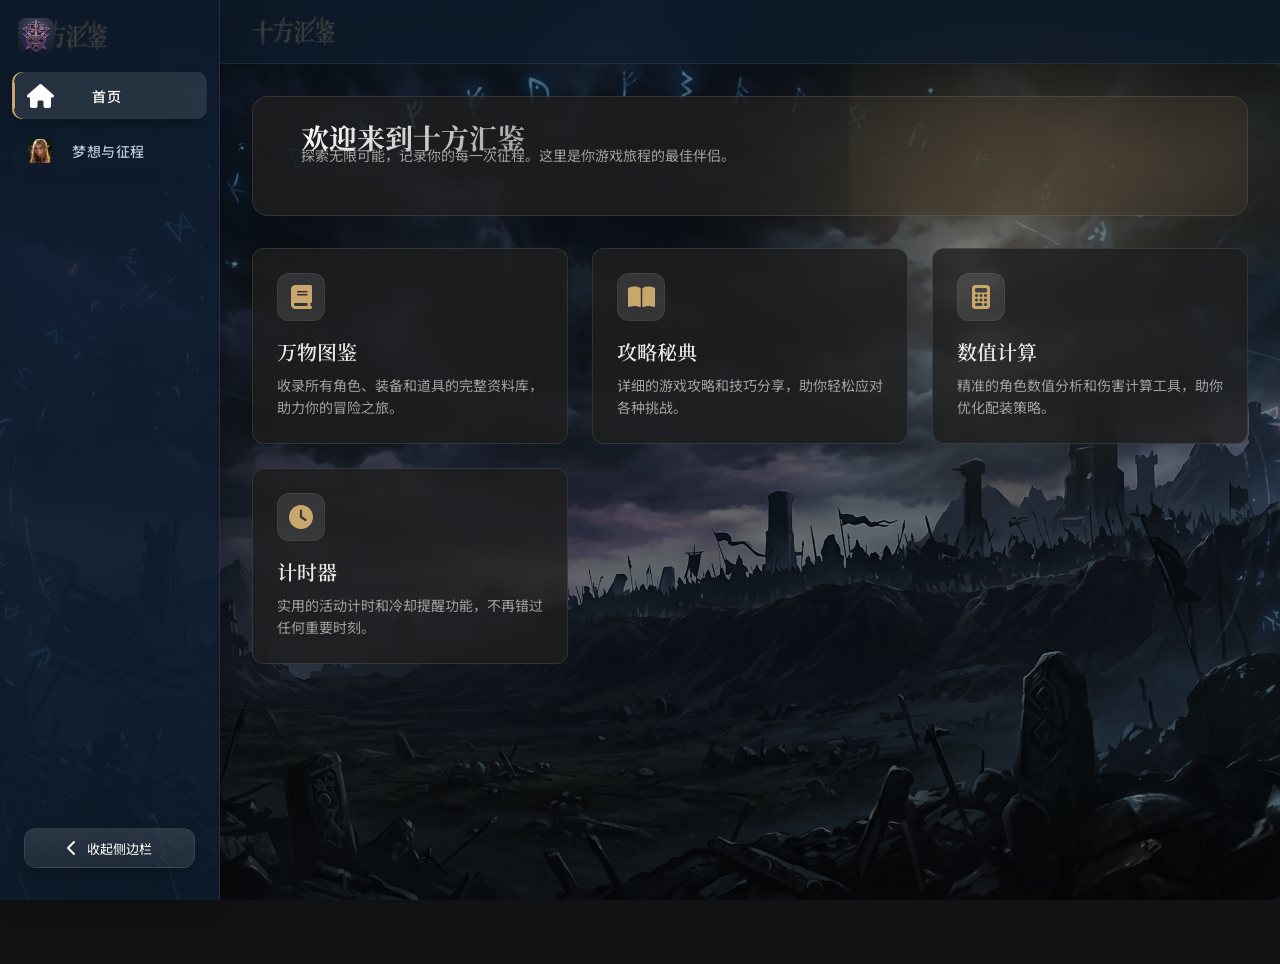
==== commit fb67513e: "Add files via upload" ====
--- a/index.html
+++ b/index.html
@@ -3,8 +3,13 @@
   <head>
 <meta charset="UTF-8">
 <meta name="viewport" content="width=device-width, initial-scale=1.0">
+<meta http-equiv="Cache-Control" content="no-cache, no-store, must-revalidate">
+<meta http-equiv="Pragma" content="no-cache">
+<meta http-equiv="Expires" content="0">
 <title>十方汇鉴</title>
-<link rel="icon" type="image/png" href="icon/app_icon_round.png">
+<link rel="icon" type="image/jpeg" href="icon/logo.jpeg">
+<link rel="shortcut icon" type="image/jpeg" href="icon/logo.jpeg">
+<link rel="apple-touch-icon" type="image/jpeg" href="icon/logo.jpeg">
 <link href="https://cdn.bootcdn.net/ajax/libs/font-awesome/6.4.0/css/all.min.css" rel="stylesheet">
 <link href="https://fonts.googleapis.com/css2?family=Noto+Serif+SC:wght@400;600;700&family=Noto+Sans+SC:wght@400;500;700&family=Material+Symbols+Outlined:opsz,wght@20..48,100..700&display=swap" rel="stylesheet">
 <script>
@@ -21,15 +26,17 @@
     }
   } catch (e) {}
 </script>
-<link rel="stylesheet" href="styles.css">
+<link rel="stylesheet" href="styles.css" data-version>
 </head>
 <body class="theme-home">
 
 <!-- 侧边栏 -->
 <aside class="sidebar">
   <div class="sidebar-header">
-    <img src="icon/logo.png" alt="十方汇鉴" class="sidebar-logo">
-    <span class="sidebar-title">十方汇鉴</span>
+    <div class="sidebar-logos">
+      <img src="icon/logo.jpeg" alt="十方汇鉴" class="sidebar-logo-main">
+      <img src="icon/zw-logo.png" alt="十方汇鉴" class="sidebar-logo-secondary">
+    </div>
   </div>
   
   <nav class="sidebar-nav">
@@ -38,7 +45,7 @@
       <span class="nav-text">首页</span>
     </a>
     <a class="nav-btn" data-page="dream" href="dreams.html">
-      <i class="fas fa-rocket"></i>
+      <img src="icon/mxyzc.png" alt="梦想与征程" class="nav-icon-img">
       <span class="nav-text">梦想与征程</span>
     </a>
   </nav>
@@ -56,12 +63,10 @@
   <!-- 顶部导航 - 首页不显示攻略、图鉴、数值、计时器标签 -->
   <header class="top-nav">
     <div class="top-nav-left">
-      <h1 class="top-nav-title" id="pageTitle">十方汇鉴</h1>
+      <img src="icon/zw-logo.png" alt="十方汇鉴" class="top-nav-logo" id="pageTitle">
     </div>
     
     <div class="top-nav-actions">
-      <i class="fas fa-bell"></i>
-      <i class="fas fa-cog"></i>
     </div>
   </header>
 
@@ -111,8 +116,10 @@
   </div>
 </main>
 
-<script src="components.js"></script>
-<script src="main.js"></script>
+<script src="components.js" data-version></script>
+<script src="main.js" data-version></script>
+<script src="cache-buster.js"></script>
+<script src="sw-manager.js"></script>
 <script>
   Components.init({ currentPage: 'home', theme: 'home' });
 </script>
--- a/styles.css
+++ b/styles.css
@@ -8,7 +8,7 @@
 /* ===== CSS 变量 - 首页主题 ===== */
 :root,
 .theme-home {
-  --sidebar-bg: #111E31;
+  --sidebar-bg: rgba(17, 30, 49, 0.8);
   --sidebar-border: rgba(255, 255, 255, 0.08);
   --sidebar-text: #b8c5d6;
   --sidebar-text-active: #ffffff;
@@ -22,7 +22,7 @@
   --text-secondary: #a0a0a0;
   --accent: #c9a66b;
   
-  --nav-bg: rgba(17, 30, 49, 0.95);
+  --nav-bg: rgba(17, 30, 49, 0.7);
   --nav-text: #b8c5d6;
   --nav-active: #ffffff;
   
@@ -73,10 +73,20 @@
 body {
   font-family: 'Noto Sans SC', 'Microsoft YaHei', sans-serif;
   background-color: var(--bg-primary);
+  background-image: url('icon/backgrund.jpeg');
+  background-size: cover;
+  background-position: center;
+  background-repeat: no-repeat;
+  background-attachment: fixed;
   color: var(--text-primary);
   min-height: 100vh;
   transition: var(--transition);
   overflow-x: hidden;
+}
+
+/* 梦想与征程页面专属背景 */
+body.theme-dream {
+  background-image: url('icon/background02.jpeg');
 }
 
 ::selection {
@@ -152,20 +162,20 @@
   bottom: 0;
   pointer-events: none;
   z-index: -1;
-  background: var(--bg-primary);
+  background: rgba(0, 0, 0, 0.5);
   transition: var(--transition);
 }
 
 /* 主题特定背景 */
 .theme-home body::before {
-  background: var(--bg-primary);
+  background: rgba(18, 18, 18, 0.5);
 }
 
 .theme-dream body::before {
   background: 
     radial-gradient(circle at top right, rgba(115, 81, 134, 0.2), transparent 40%),
     radial-gradient(circle at bottom left, rgba(233, 192, 253, 0.15), transparent 50%),
-    #1a1525;
+    rgba(26, 21, 37, 0.5);
 }
 
 /* ===== 侧边栏 ===== */
@@ -229,16 +239,26 @@
   opacity: 0;
   width: 0;
   margin: 0;
+  transform: translateX(-10px);
+  transition: opacity 0.3s ease, width 0.3s ease, margin 0.3s ease, transform 0.3s ease;
 }
 
 .sidebar.collapsed .sidebar-title {
   opacity: 0;
+  transform: translateX(-10px);
+  transition: opacity 0.3s ease, margin 0.3s ease, transform 0.3s ease;
 }
 
 /* 导航文字默认显示 */
 .nav-text {
   opacity: 1;
-  transition: opacity 0.3s ease, width 0.3s ease, margin 0.3s ease;
+  transition: opacity 0.3s ease, width 0.3s ease, margin 0.3s ease, transform 0.3s ease;
+  font-family: 'Noto Sans SC', sans-serif;
+  font-size: 14px;
+  font-weight: 500;
+  letter-spacing: 0.5px;
+  flex-shrink: 0;
+  transform: translateX(0);
 }
 
 .sidebar-header {
@@ -251,20 +271,82 @@
   flex-shrink: 0;
   position: relative;
   box-sizing: border-box;
+  transition: var(--transition);
+}
+
+/* 折叠状态下侧边栏头部 */
+.sidebar.collapsed .sidebar-header {
+  justify-content: center;
+  padding: 0 12px;
+}
+
+/* 预折叠状态下侧边栏头部 */
+.sidebar-precollapsed .sidebar-header {
+  justify-content: center;
+  padding: 0 12px;
 }
 
 /* Logo样式 */
-.sidebar-logo {
-  width: 40px;
-  height: 40px;
+.sidebar-logos {
+  display: flex;
+  align-items: center;
+  gap: 8px;
+  transition: var(--transition);
+}
+
+.sidebar-logo-main {
+  width: 36px;
+  height: 36px;
   object-fit: contain;
   border-radius: 8px;
-  transition: transform 0.3s ease;
+  transition: transform 0.3s ease, box-shadow 0.3s ease;
   flex-shrink: 0;
 }
 
-.sidebar-logo:hover {
+.sidebar-logo-secondary {
+  width: 100px;
+  height: 32px;
+  object-fit: contain;
+  border-radius: 6px;
+  transition: transform 0.3s ease, opacity 0.3s ease, box-shadow 0.3s ease;
+  flex-shrink: 0;
+}
+
+.sidebar-logo-main:hover {
+  transform: translateY(-1px) scale(1.05);
+  box-shadow: 0 4px 12px rgba(0, 0, 0, 0.2);
+}
+
+.sidebar-logo-secondary:hover {
   transform: translateY(-1px) scale(1.02);
+  box-shadow: 0 4px 12px rgba(0, 0, 0, 0.2);
+}
+
+/* 特定侧边栏logo元素样式 */
+aside.sidebar > div.sidebar-header > div.sidebar-logos > img.sidebar-logo-main {
+  position: absolute;
+  left: 18px;
+}
+
+/* 折叠状态下隐藏第二个logo */
+.sidebar.collapsed .sidebar-logo-secondary {
+  opacity: 0;
+  width: 0;
+  margin: 0;
+  overflow: hidden;
+}
+
+/* 折叠状态下调整第一个logo */
+.sidebar.collapsed .sidebar-logo-main {
+  width: 36px;
+  height: 36px;
+  margin: 0 auto;
+}
+
+/* 折叠状态下调整logo大小 */
+.sidebar.collapsed .sidebar-logo {
+  width: 32px;
+  height: 32px;
 }
 
 .sidebar-title {
@@ -364,12 +446,28 @@
   display: flex;
   flex-direction: column;
   gap: 8px;
+  align-items: flex-start;
+}
+
+/* 折叠状态下导航栏 */
+.sidebar.collapsed .sidebar-nav {
+  align-items: center;
+  padding: 0 8px;
+  width: 100%;
+}
+
+/* 预折叠状态下导航栏 */
+.sidebar-precollapsed .sidebar-nav {
+  align-items: center;
+  padding: 0 8px;
+  width: 100%;
 }
 
 .nav-btn {
   display: flex;
   align-items: center;
-  padding: 14px 16px;
+  justify-content: flex-start;
+  padding: 12px 16px;
   border-radius: 10px;
   cursor: pointer;
   transition: var(--transition);
@@ -377,31 +475,90 @@
   color: var(--sidebar-text);
   position: relative;
   white-space: nowrap;
-  overflow: hidden;
-  min-height: 52px;
+  overflow: visible;
+  min-height: 47px;
   box-sizing: border-box;
   outline: none;
+  gap: 12px;
+  box-shadow: 0 2px 8px rgba(0, 0, 0, 0.1);
+  width: 100%;
+}
+
+/* 导航图标样式 */
+.nav-icon-img {
+  width: 24px;
+  height: 24px;
+  object-fit: contain;
+  flex-shrink: 0;
+  border-radius: 4px;
+  transition: var(--transition);
+  display: flex;
+  align-items: center;
+  justify-content: center;
+  margin: 0;
+}
+
+/* 第一个导航按钮的字体图标 */
+aside.sidebar > nav.sidebar-nav > a.nav-btn:nth-child(1) > i.fas {
+  position: absolute;
+}
+
+/* 第二个导航按钮的图片图标 */
+aside.sidebar > nav.sidebar-nav > a.nav-btn:nth-child(2) > img.nav-icon-img {
+  position: absolute;
+}
+
+/* 第一个导航按钮的文本 */
+aside.sidebar > nav.sidebar-nav > a.nav-btn:nth-child(1) > span.nav-text {
+  position: absolute;
+  left: 80px;
+}
+
+/* 第二个导航按钮的文本 */
+aside.sidebar > nav.sidebar-nav > a.nav-btn:nth-child(2) > span.nav-text {
+  position: absolute;
+  left: 60px;
 }
 
 .sidebar.collapsed .nav-btn {
   padding: 14px;
   justify-content: center;
+  align-items: center;
+  box-shadow: 0 2px 6px rgba(0, 0, 0, 0.1);
+  width: 56px;
+  height: 56px;
+  margin: 0 auto;
+  border-radius: 12px;
+}
+
+/* 预折叠状态下导航按钮 */
+.sidebar-precollapsed .nav-btn {
+  padding: 14px;
+  justify-content: center;
+  align-items: center;
+  box-shadow: 0 2px 6px rgba(0, 0, 0, 0.1);
+  width: 56px;
+  height: 56px;
+  margin: 0 auto;
+  border-radius: 12px;
 }
 
 .nav-btn:hover {
   background: var(--sidebar-hover-bg);
   color: var(--sidebar-text-active);
-  transform: translateX(2px);
+  transform: translateX(2px) translateY(-1px);
+  box-shadow: 0 4px 12px rgba(0, 0, 0, 0.15);
 }
 
 .nav-btn:active {
   transform: translateX(1px) scale(0.99);
+  box-shadow: 0 1px 4px rgba(0, 0, 0, 0.1);
 }
 
 .nav-btn.active {
   background: var(--sidebar-icon-bg);
   color: var(--sidebar-text-active);
-  box-shadow: inset 2px 0 0 var(--accent);
+  box-shadow: 0 4px 12px rgba(0, 0, 0, 0.2), inset 2px 0 0 var(--accent);
 }
 
 .nav-btn::after {
@@ -442,11 +599,14 @@
 }
 
 .nav-btn .fas {
-  font-size: 22px;
+  font-size: 24px;
   flex-shrink: 0;
-  margin-right: 14px;
-  min-width: 22px;
-  text-align: center;
+  width: 24px;
+  height: 24px;
+  display: flex;
+  align-items: center;
+  justify-content: center;
+  transition: var(--transition);
 }
 
 /* 折叠态：图标更居中更“按钮化” */
@@ -464,6 +624,19 @@
 
 .sidebar.collapsed .nav-btn .fas {
   margin-right: 0;
+  width: 24px;
+  height: 24px;
+  display: flex;
+  align-items: center;
+  justify-content: center;
+}
+
+.sidebar.collapsed .nav-btn .nav-icon-img {
+  margin-right: 0;
+  width: 24px;
+  height: 24px;
+  display: block;
+  margin: 0 auto;
 }
 
 /* ===== 主内容区 ===== */
@@ -503,6 +676,20 @@
   transition: var(--transition);
 }
 
+.top-nav-logo {
+  height: 32px;
+  object-fit: contain;
+  margin-right: 32px;
+  flex-shrink: 0;
+  border-radius: 6px;
+  transition: transform 0.3s ease, box-shadow 0.3s ease;
+}
+
+.top-nav-logo:hover {
+  transform: translateY(-1px) scale(1.02);
+  box-shadow: 0 4px 12px rgba(0, 0, 0, 0.2);
+}
+
 /* 顶部页面导航按钮 */
 .page-nav {
   display: flex;
@@ -523,16 +710,20 @@
   gap: 8px;
   border: none;
   background: transparent;
+  box-shadow: 0 2px 8px rgba(0, 0, 0, 0.1);
 }
 
 .page-nav-btn:hover {
   background: var(--sidebar-hover-bg);
   color: var(--nav-active);
+  box-shadow: 0 4px 12px rgba(0, 0, 0, 0.15);
+  transform: translateY(-1px);
 }
 
 .page-nav-btn.active {
   background: var(--sidebar-icon-bg);
   color: var(--nav-active);
+  box-shadow: 0 4px 12px rgba(0, 0, 0, 0.2);
 }
 
 .theme-dream .page-nav-btn.active {
@@ -583,6 +774,7 @@
   padding: 32px;
   max-width: 1400px;
   margin: 0 auto;
+  min-height: 100vh;
 }
 
 /* 页面容器 */
@@ -603,17 +795,17 @@
 }
 
 .hero-section {
-  background: linear-gradient(135deg, #1e1e1e 0%, #2a2a2a 100%);
+  background: rgba(30, 30, 30, 0.8);
   border-radius: 16px;
   padding: 48px;
   position: relative;
-  overflow: hidden;
-  border: 1px solid rgba(255, 255, 255, 0.06);
+  border: 1px solid rgba(255, 255, 255, 0.1);
   box-shadow: var(--shadow-md);
+  height: 120px;
 }
 
 .theme-dream .hero-section {
-  background: linear-gradient(135deg, #2a2235 0%, #3a2a45 100%);
+  background: rgba(42, 34, 53, 0.8);
 }
 
 .hero-section::before {
@@ -633,13 +825,27 @@
 
 .hero-title {
   font-family: 'Noto Serif SC', serif;
-  font-size: 48px;
+  font-size: 28px;
   font-weight: 700;
-  margin-bottom: 16px;
+  margin-bottom: 8px;
   background: linear-gradient(135deg, #ffffff 0%, #a0a0a0 100%);
   -webkit-background-clip: text;
   -webkit-text-fill-color: transparent;
   background-clip: text;
+  position: absolute;
+  top: 20px;
+}
+
+/* 梦想页面标题 */
+div#page-dream-home > section.hero-section > h2.hero-title {
+  position: absolute;
+  top: 20px;
+}
+
+/* 梦想页面副标题 */
+div#page-dream-home > section.hero-section > p.hero-subtitle {
+  position: absolute;
+  top: 60px;
 }
 
 .theme-dream .hero-title {
@@ -649,10 +855,105 @@
 }
 
 .hero-subtitle {
+  font-size: 14px;
+  color: var(--text-secondary);
+  margin: 0;
+}
+
+/* 下载容器 */
+.download-container {
+  position: absolute;
+  right: 20px;
+  top: 50%;
+  transform: translateY(-50%);
+  z-index: 10000;
+}
+
+/* 下载按钮 */
+.download-btn {
+  display: flex;
+  align-items: center;
+  gap: 8px;
+  padding: 12px 28px;
+  background: linear-gradient(135deg, #e9c0fd 0%, #d4a373 100%);
+  border: none;
+  border-radius: 10px;
+  color: #1a1a2e;
+  font-size: 16px;
+  font-weight: 600;
+  cursor: pointer;
+  transition: var(--transition);
+  box-shadow: 0 4px 16px rgba(233, 192, 253, 0.4);
+}
+
+.download-btn:hover {
+  transform: translateY(-2px);
+  box-shadow: 0 6px 20px rgba(233, 192, 253, 0.6);
+}
+
+.download-btn:active {
+  transform: translateY(0);
+}
+
+/* 下载选项 */
+.download-options {
+  position: absolute;
+  top: 100%;
+  right: 0;
+  background: rgba(20, 20, 30, 0.98);
+  border: 1px solid rgba(255, 255, 255, 0.15);
+  border-radius: 12px;
+  padding: 8px;
+  min-width: 180px;
+  opacity: 0;
+  visibility: hidden;
+  transform: translateY(-10px);
+  transition: var(--transition);
+  z-index: 999999;
+  box-shadow: 0 8px 24px rgba(0, 0, 0, 0.4);
+}
+
+.download-options.show {
+  opacity: 1;
+  visibility: visible;
+  transform: translateY(0);
+}
+
+/* 下载选项 */
+.download-option {
+  display: flex;
+  align-items: center;
+  gap: 10px;
+  padding: 12px 16px;
+  border-radius: 8px;
+  color: var(--text-primary);
+  text-decoration: none;
+  font-size: 14px;
+  font-weight: 500;
+  transition: var(--transition);
+}
+
+.download-option:hover {
+  background: rgba(233, 192, 253, 0.15);
+  color: #e9c0fd;
+}
+
+.download-option i {
   font-size: 18px;
-  color: var(--text-secondary);
-  max-width: 600px;
-  line-height: 1.6;
+  width: 24px;
+  text-align: center;
+}
+
+.download-option:nth-child(1) i {
+  color: #3ddc84;
+}
+
+.download-option:nth-child(2) i {
+  color: #ffffff;
+}
+
+.download-option:nth-child(3) i {
+  color: #60a5fa;
 }
 
 /* 卡片网格 */
@@ -663,15 +964,16 @@
 }
 
 .content-card {
-  background: var(--bg-card);
+  background: rgba(30, 30, 30, 0.8);
   border-radius: 12px;
   padding: 24px;
-  border: 1px solid var(--sidebar-border);
+  border: 1px solid rgba(255, 255, 255, 0.1);
   transition: var(--transition);
   cursor: pointer;
   box-shadow: 0 0 0 rgba(0,0,0,0);
   position: relative;
   overflow: hidden;
+  backdrop-filter: blur(5px);
 }
 
 .content-card:hover {
@@ -1004,6 +1306,189 @@
   display: flex;
   align-items: center;
   gap: 4px;
+}
+
+/* 角色展示控制按钮 */
+.character-toggle-btn {
+  display: flex;
+  align-items: center;
+  justify-content: center;
+  gap: 8px;
+  padding: 12px 24px;
+  margin: 20px auto;
+  background: linear-gradient(135deg, rgba(139, 92, 246, 0.8), rgba(167, 139, 250, 0.8));
+  border: 1px solid rgba(255, 255, 255, 0.2);
+  border-radius: var(--radius-md);
+  color: white;
+  font-size: 14px;
+  font-weight: 500;
+  cursor: pointer;
+  transition: var(--transition);
+  box-shadow: 0 4px 12px rgba(139, 92, 246, 0.3);
+}
+
+.character-toggle-btn:hover {
+  transform: translateY(-2px);
+  box-shadow: 0 6px 16px rgba(139, 92, 246, 0.4);
+}
+
+.character-toggle-btn:active {
+  transform: translateY(0);
+}
+
+.character-toggle-btn.hidden {
+  display: none;
+}
+
+/* 角色目标容器 */
+.character-target-section {
+  margin: 40px 0;
+  padding: 20px;
+  background: rgba(0, 0, 0, 0.3);
+  border-radius: var(--radius-lg);
+  backdrop-filter: blur(10px);
+  border: 1px solid rgba(255, 255, 255, 0.1);
+  display: block;
+  opacity: 1;
+  transform: translateY(0);
+  transition: var(--transition);
+}
+
+/* 原位置的角色展示 - 初始隐藏 */
+.character-section {
+  display: none;
+}
+
+/* 隐藏切换按钮 */
+.character-toggle-btn {
+  display: none;
+}
+
+/* 角色卡片容器 */
+.character-cards {
+  display: flex;
+  justify-content: space-between;
+  gap: 0;
+  width: 100%;
+  padding: 0;
+  margin: 0;
+}
+
+.character-cards::-webkit-scrollbar {
+  display: none;
+}
+
+.character-cards {
+  -ms-overflow-style: none;
+  scrollbar-width: none;
+}
+
+/* 角色卡片 */
+.character-card {
+  flex: 1;
+  min-width: 0;
+  max-width: calc(20% - 16px);
+  transition: var(--transition);
+  margin: 0 8px;
+}
+
+.character-card:first-child {
+  margin-left: 0;
+}
+
+.character-card:last-child {
+  margin-right: 0;
+}
+
+.character-image {
+  position: relative;
+  width: 100%;
+  padding-top: 120%;
+  border-radius: var(--radius-md);
+  overflow: hidden;
+  box-shadow: 0 8px 24px rgba(0, 0, 0, 0.3);
+  transition: var(--transition);
+}
+
+.character-image img {
+  position: absolute;
+  top: 0;
+  left: 0;
+  width: 100%;
+  height: 100%;
+  object-fit: cover;
+  transition: var(--transition);
+}
+
+/* 悬停效果 */
+.character-card:hover {
+  transform: translateY(-8px);
+}
+
+.character-card:hover .character-image {
+  box-shadow: 0 12px 32px rgba(0, 0, 0, 0.4);
+}
+
+.character-card:hover .character-image img {
+  transform: scale(1.05);
+}
+
+/* 角色介绍提示框 */
+.character-tooltip {
+  position: absolute;
+  bottom: -100%;
+  left: 0;
+  right: 0;
+  background: rgba(0, 0, 0, 0.9);
+  padding: 16px;
+  border-radius: 0 0 var(--radius-md) var(--radius-md);
+  transition: var(--transition);
+  z-index: 10;
+}
+
+.character-image:hover .character-tooltip {
+  bottom: 0;
+}
+
+.character-tooltip h4 {
+  color: var(--text-primary);
+  margin: 0 0 8px 0;
+  font-size: 16px;
+  font-weight: 600;
+}
+
+.character-tooltip p {
+  color: var(--text-secondary);
+  margin: 0;
+  font-size: 14px;
+  line-height: 1.4;
+}
+
+/* 响应式调整 */
+@media (max-width: 1200px) {
+  .character-card {
+    max-width: calc(25% - 16px);
+  }
+}
+
+@media (max-width: 992px) {
+  .character-card {
+    max-width: calc(33.333% - 16px);
+  }
+}
+
+@media (max-width: 768px) {
+  .character-card {
+    max-width: calc(50% - 16px);
+    margin: 0 8px;
+  }
+}
+
+@media (max-width: 480px) {
+  .character-card {
+    max-width: 100%;
+    margin: 0;
+  }
 }
 
 /* ===== 数值页面 ===== */
@@ -1259,11 +1744,13 @@
   }
   
   .hero-title {
-    font-size: 32px;
+    font-size: 24px;
   }
   
   .hero-section {
     padding: 24px;
+    height: auto;
+    min-height: 100px;
   }
   
   .card-grid,
@@ -1565,14 +2052,22 @@
 }
 
 .item-icon.tier-rare {
+  background: linear-gradient(135deg, #10b981, #34d399);
+}
+
+.item-icon.tier-uncommon {
   background: linear-gradient(135deg, #3b82f6, #60a5fa);
 }
 
 .item-icon.tier-hero {
+  background: linear-gradient(135deg, #ef4444, #f87171);
+}
+
+.item-icon.tier-legend {
   background: linear-gradient(135deg, #8b5cf6, #a78bfa);
 }
 
-.item-icon.tier-legend {
+.item-icon.tier-mythic {
   background: linear-gradient(135deg, #f59e0b, #fbbf24);
 }
 
@@ -1619,16 +2114,26 @@
 }
 
 .item-tier-badge.tier-rare {
+  background: rgba(16, 185, 129, 0.2);
+  color: #34d399;
+}
+
+.item-tier-badge.tier-uncommon {
   background: rgba(59, 130, 246, 0.2);
   color: #60a5fa;
 }
 
 .item-tier-badge.tier-hero {
+  background: rgba(239, 68, 68, 0.2);
+  color: #f87171;
+}
+
+.item-tier-badge.tier-legend {
   background: rgba(139, 92, 246, 0.2);
   color: #a78bfa;
 }
 
-.item-tier-badge.tier-legend {
+.item-tier-badge.tier-mythic {
   background: rgba(245, 158, 11, 0.2);
   color: #fbbf24;
 }
@@ -1699,16 +2204,26 @@
 }
 
 .detail-header .item-tier.tier-rare {
+  background: rgba(16, 185, 129, 0.2);
+  color: #34d399;
+}
+
+.detail-header .item-tier.tier-uncommon {
   background: rgba(59, 130, 246, 0.2);
   color: #60a5fa;
 }
 
 .detail-header .item-tier.tier-hero {
+  background: rgba(239, 68, 68, 0.2);
+  color: #f87171;
+}
+
+.detail-header .item-tier.tier-legend {
   background: rgba(139, 92, 246, 0.2);
   color: #a78bfa;
 }
 
-.detail-header .item-tier.tier-legend {
+.detail-header .item-tier.tier-mythic {
   background: rgba(245, 158, 11, 0.2);
   color: #fbbf24;
 }
@@ -1849,4 +2364,135 @@
   text-align: center;
   color: var(--text-secondary);
   font-size: 14px;
-}
+  display: flex;
+  flex-direction: column;
+  align-items: center;
+  justify-content: center;
+}
+
+.empty-state .fas {
+  font-size: 48px;
+  margin-bottom: 16px;
+  opacity: 0.5;
+  color: var(--accent);
+}
+
+.empty-state p {
+  margin-bottom: 8px;
+}
+
+.empty-state small {
+  font-size: 12px;
+  opacity: 0.7;
+  word-break: break-all;
+}
+
+.empty-state .reset-btn {
+  background: var(--sidebar-icon-bg);
+  border: 1px solid var(--accent);
+  border-radius: 6px;
+  padding: 8px 16px;
+  color: var(--accent);
+  font-size: 13px;
+  cursor: pointer;
+  transition: var(--transition);
+  margin-top: 12px;
+}
+
+.empty-state .reset-btn:hover {
+  background: var(--accent);
+  color: #121212;
+}
+
+/* 筛选按钮数量提示 */
+.filter-btn[data-count]::after {
+  content: attr(data-count);
+  margin-left: 6px;
+  padding: 2px 6px;
+  background: var(--bg-secondary);
+  border-radius: 10px;
+  font-size: 10px;
+  color: var(--text-secondary);
+}
+
+.filter-btn.active[data-count]::after {
+  background: rgba(18, 18, 18, 0.3);
+  color: #121212;
+}
+
+/* 搜索框增强 */
+.gallery-search input {
+  flex: 1;
+  background: transparent;
+  border: none;
+  color: var(--text-primary);
+  font-size: 14px;
+  outline: none;
+  width: 100%;
+}
+
+.gallery-search input::placeholder {
+  color: var(--text-secondary);
+  transition: color 0.2s;
+}
+
+.gallery-search input:focus::placeholder {
+  color: var(--text-secondary);
+  opacity: 0.6;
+}
+
+/* 选中项高亮动画 */
+.item-card {
+  display: flex;
+  align-items: center;
+  gap: 12px;
+  padding: 12px;
+  border-radius: 8px;
+  cursor: pointer;
+  transition: var(--transition);
+  border: 1px solid transparent;
+}
+
+.item-card:hover {
+  background: var(--bg-secondary);
+}
+
+.item-card.selected {
+  background: var(--sidebar-icon-bg);
+  border-color: var(--accent);
+}
+
+.theme-dream .item-card.selected {
+  background: rgba(115, 81, 134, 0.2);
+  border-color: #e9c0fd;
+}
+
+.item-card:focus {
+  outline: 2px solid var(--accent);
+  outline-offset: -2px;
+}
+
+/* 统计信息增强 */
+.gallery-stats {
+  padding-top: 16px;
+  border-top: 1px solid var(--sidebar-border);
+  font-size: 13px;
+  color: var(--text-secondary);
+}
+
+.gallery-stats strong {
+  color: var(--accent);
+  font-size: 16px;
+}
+
+.theme-dream .gallery-stats strong {
+  color: #e9c0fd;
+}
+
+/* 无结果时显示快捷操作提示 */
+.filter-hint {
+  font-size: 11px;
+  color: var(--text-secondary);
+  margin-top: 8px;
+  opacity: 0.7;
+}
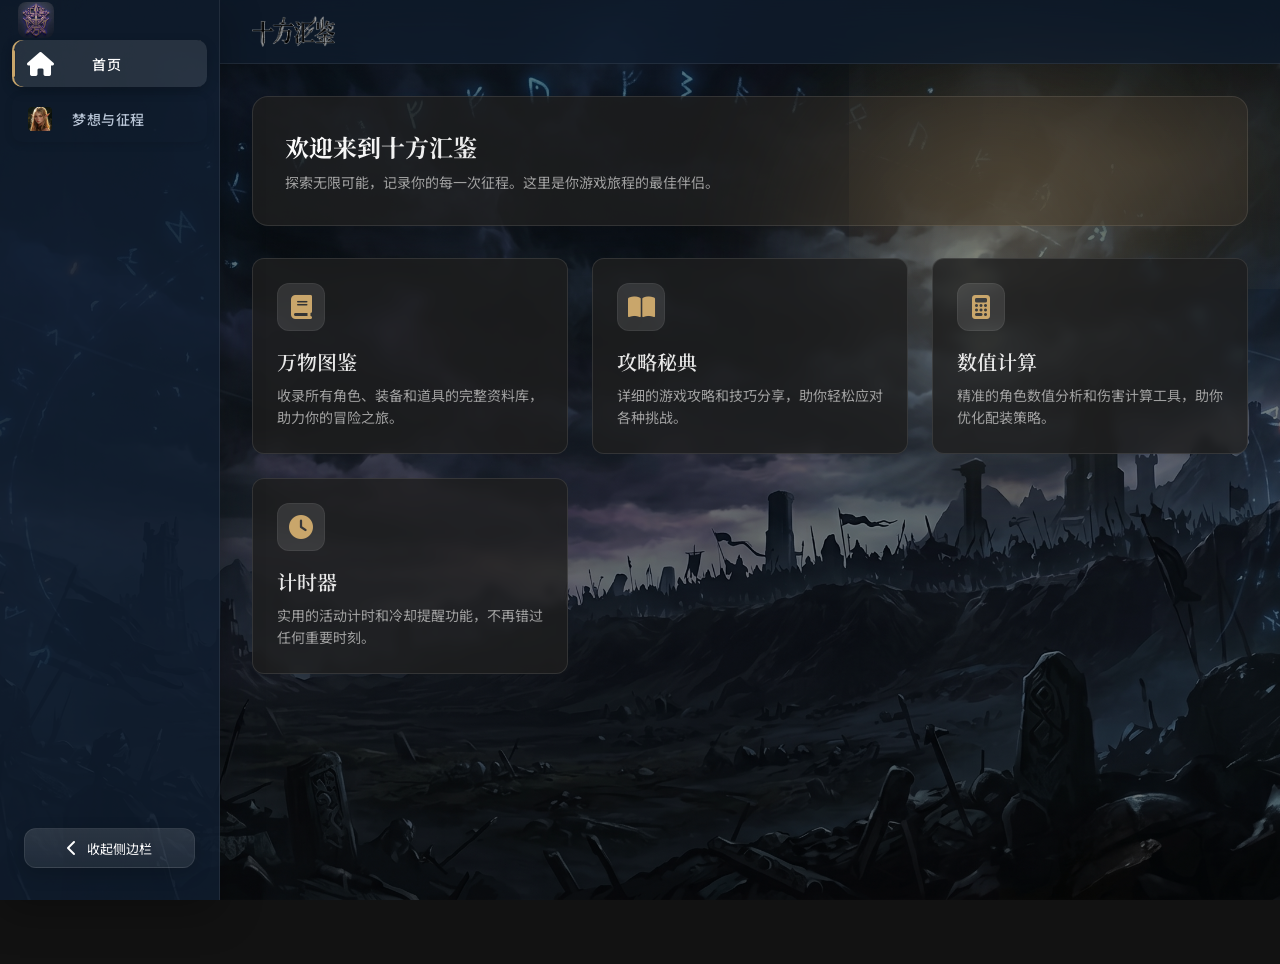
==== commit d9b42666: "Add files via upload" ====
--- a/index.html
+++ b/index.html
@@ -7,9 +7,9 @@
 <meta http-equiv="Pragma" content="no-cache">
 <meta http-equiv="Expires" content="0">
 <title>十方汇鉴</title>
-<link rel="icon" type="image/jpeg" href="icon/logo.jpeg">
-<link rel="shortcut icon" type="image/jpeg" href="icon/logo.jpeg">
-<link rel="apple-touch-icon" type="image/jpeg" href="icon/logo.jpeg">
+<link rel="icon" type="image/png" href="icon/zw-logo-wind.png">
+<link rel="shortcut icon" type="image/png" href="icon/zw-logo-wind.png">
+<link rel="apple-touch-icon" type="image/png" href="icon/zw-logo-wind.png">
 <link href="https://cdn.bootcdn.net/ajax/libs/font-awesome/6.4.0/css/all.min.css" rel="stylesheet">
 <link href="https://fonts.googleapis.com/css2?family=Noto+Serif+SC:wght@400;600;700&family=Noto+Sans+SC:wght@400;500;700&family=Material+Symbols+Outlined:opsz,wght@20..48,100..700&display=swap" rel="stylesheet">
 <script>
@@ -35,7 +35,6 @@
   <div class="sidebar-header">
     <div class="sidebar-logos">
       <img src="icon/logo.jpeg" alt="十方汇鉴" class="sidebar-logo-main">
-      <img src="icon/zw-logo.png" alt="十方汇鉴" class="sidebar-logo-secondary">
     </div>
   </div>
   
@@ -63,7 +62,7 @@
   <!-- 顶部导航 - 首页不显示攻略、图鉴、数值、计时器标签 -->
   <header class="top-nav">
     <div class="top-nav-left">
-      <img src="icon/zw-logo.png" alt="十方汇鉴" class="top-nav-logo" id="pageTitle">
+      <img src="icon/zw-logo-wind.png" alt="十方汇鉴" class="top-nav-logo" id="pageTitle">
     </div>
     
     <div class="top-nav-actions">
--- a/styles.css
+++ b/styles.css
@@ -797,11 +797,15 @@
 .hero-section {
   background: rgba(30, 30, 30, 0.8);
   border-radius: 16px;
-  padding: 48px;
+  padding: 32px;
   position: relative;
   border: 1px solid rgba(255, 255, 255, 0.1);
   box-shadow: var(--shadow-md);
-  height: 120px;
+  min-height: 100px;
+  display: flex;
+  flex-direction: column;
+  justify-content: center;
+  gap: 8px;
 }
 
 .theme-dream .hero-section {
@@ -825,27 +829,14 @@
 
 .hero-title {
   font-family: 'Noto Serif SC', serif;
-  font-size: 28px;
+  font-size: 24px;
   font-weight: 700;
-  margin-bottom: 8px;
   background: linear-gradient(135deg, #ffffff 0%, #a0a0a0 100%);
   -webkit-background-clip: text;
   -webkit-text-fill-color: transparent;
   background-clip: text;
-  position: absolute;
-  top: 20px;
-}
-
-/* 梦想页面标题 */
-div#page-dream-home > section.hero-section > h2.hero-title {
-  position: absolute;
-  top: 20px;
-}
-
-/* 梦想页面副标题 */
-div#page-dream-home > section.hero-section > p.hero-subtitle {
-  position: absolute;
-  top: 60px;
+  position: relative;
+  z-index: 1;
 }
 
 .theme-dream .hero-title {
@@ -858,15 +849,17 @@
   font-size: 14px;
   color: var(--text-secondary);
   margin: 0;
+  position: relative;
+  z-index: 1;
+  line-height: 1.5;
 }
 
 /* 下载容器 */
 .download-container {
-  position: absolute;
-  right: 20px;
-  top: 50%;
-  transform: translateY(-50%);
+  position: relative;
   z-index: 10000;
+  margin-top: 12px;
+  align-self: flex-start;
 }
 
 /* 下载按钮 */
@@ -899,17 +892,18 @@
 .download-options {
   position: absolute;
   top: 100%;
-  right: 0;
+  left: 0;
+  right: auto;
   background: rgba(20, 20, 30, 0.98);
   border: 1px solid rgba(255, 255, 255, 0.15);
   border-radius: 12px;
   padding: 8px;
-  min-width: 180px;
+  min-width: 100%;
   opacity: 0;
   visibility: hidden;
   transform: translateY(-10px);
   transition: var(--transition);
-  z-index: 999999;
+  z-index: 99;
   box-shadow: 0 8px 24px rgba(0, 0, 0, 0.4);
 }
 
@@ -1492,42 +1486,98 @@
 }
 
 /* ===== 数值页面 ===== */
-.calc-card {
+.damage-calc-container {
+  max-width: 1000px;
+  margin: 0 auto;
+  display: flex;
+  flex-direction: column;
+  gap: 24px;
+}
+
+.damage-calc-grid {
+  display: grid;
+  grid-template-columns: repeat(3, 1fr);
+  gap: 20px;
+}
+
+.damage-calc-box {
+  background: var(--bg-card);
+  border: 2px solid var(--sidebar-border);
+  border-radius: 16px;
+  padding: 24px;
+  min-height: 200px;
+  display: flex;
+  flex-direction: column;
+  align-items: center;
+  transition: var(--transition);
+}
+
+.damage-calc-box:hover {
+  border-color: var(--accent);
+  box-shadow: 0 4px 16px rgba(233, 192, 253, 0.2);
+}
+
+.damage-calc-box .box-title {
+  font-size: 18px;
+  font-weight: 600;
+  color: var(--text-primary);
+  margin-bottom: 16px;
+  text-align: center;
+}
+
+.damage-calc-box .box-content {
+  flex: 1;
+  width: 100%;
+  display: flex;
+  align-items: center;
+  justify-content: center;
+  color: var(--text-secondary);
+  font-size: 14px;
+}
+
+.damage-calc-btn {
+  padding: 16px 32px;
+  font-size: 18px;
+  font-weight: 600;
+  border: none;
+  border-radius: 12px;
+  background: linear-gradient(135deg, #e9c0fd 0%, #d4a373 100%);
+  color: #1a1a2e;
+  cursor: pointer;
+  transition: var(--transition);
+  box-shadow: 0 4px 12px rgba(233, 192, 253, 0.3);
+  width: 100%;
+  max-width: 400px;
+  margin: 0 auto;
+}
+
+.damage-calc-btn:hover {
+  transform: translateY(-2px);
+  box-shadow: 0 6px 16px rgba(233, 192, 253, 0.4);
+}
+
+.damage-calc-btn:active {
+  transform: translateY(0);
+}
+
+.damage-result {
+  text-align: center;
+  padding: 24px;
   background: var(--bg-card);
   border-radius: 12px;
-  padding: 24px;
-  border: 1px solid var(--sidebar-border);
-  margin-bottom: 24px;
-}
-
-.calc-card h3 {
-  font-family: 'Noto Serif SC', serif;
-  font-size: 20px;
-  margin-bottom: 20px;
-  color: var(--text-primary);
-}
-
-.calc-row {
-  display: flex;
-  align-items: center;
-  justify-content: space-between;
-  padding: 12px 0;
-  border-bottom: 1px solid var(--sidebar-border);
-}
-
-.calc-row:last-child {
-  border-bottom: none;
-}
-
-.calc-label {
-  color: var(--text-secondary);
-  font-size: 14px;
-}
-
-.calc-value {
+  border: 2px solid var(--accent);
+  font-size: 28px;
+  font-weight: 700;
   color: var(--accent);
-  font-size: 18px;
-  font-weight: 600;
+  min-height: 80px;
+  display: flex;
+  align-items: center;
+  justify-content: center;
+}
+
+.theme-dream .damage-result {
+  border-color: #e9c0fd;
+  color: #e9c0fd;
 }
 
 .theme-dream .calc-value {
@@ -1599,6 +1649,641 @@
   50% { opacity: 0.5; }
 }
 
+/* ===== 固定副本计时器 ===== */
+.fixed-timers-section {
+  margin-bottom: 32px;
+}
+
+.fixed-timers-section .section-title {
+  font-family: 'Noto Serif SC', serif;
+  font-size: 18px;
+  color: var(--text-primary);
+  margin-bottom: 16px;
+}
+
+.fixed-timers-grid {
+  display: grid;
+  grid-template-columns: repeat(auto-fill, minmax(180px, 1fr));
+  gap: 16px;
+  margin-bottom: 16px;
+}
+
+.fixed-timer-card {
+  background: var(--bg-card);
+  border: 1px solid var(--sidebar-border);
+  border-radius: 12px;
+  padding: 20px;
+  text-align: center;
+  transition: var(--transition);
+}
+
+.fixed-timer-card:hover {
+  border-color: var(--accent);
+  transform: translateY(-2px);
+  box-shadow: 0 4px 12px rgba(233, 192, 253, 0.2);
+}
+
+.fixed-timer-card h4 {
+  font-size: 16px;
+  font-weight: 600;
+  color: var(--text-primary);
+  margin-bottom: 12px;
+}
+
+.fixed-timer-display {
+  font-family: 'JetBrains Mono', 'Noto Sans SC', monospace;
+  font-size: 24px;
+  font-weight: 700;
+  color: var(--accent);
+  letter-spacing: 1px;
+}
+
+.theme-dream .fixed-timer-display {
+  color: #e9c0fd;
+}
+
+.fixed-timer-display.timer-ended {
+  color: #ef4444;
+  animation: pulse 1s infinite;
+}
+
+.fixed-timer-btns {
+  display: flex;
+  gap: 8px;
+  margin-top: 12px;
+  justify-content: center;
+}
+
+.fixed-timer-btns .fixed-timer-btn {
+  flex: 1;
+  padding: 8px 12px;
+  border-radius: 6px;
+  font-size: 13px;
+  font-weight: 600;
+  cursor: pointer;
+  transition: var(--transition);
+  border: 1px solid var(--sidebar-border);
+  background: var(--bg-secondary);
+  color: var(--text-secondary);
+}
+
+.fixed-timer-btns .start-btn {
+  background: linear-gradient(135deg, #22c55e 0%, #16a34a 100%);
+  color: #fff;
+  border-color: #22c55e;
+}
+
+.fixed-timer-btns .start-btn:hover {
+  background: linear-gradient(135deg, #16a34a 0%, #15803d 100%);
+}
+
+.fixed-timer-btns .start-btn.running {
+  background: linear-gradient(135deg, #f59e0b 0%, #d97706 100%);
+  border-color: #f59e0b;
+}
+
+.fixed-timer-btns .start-btn.running:hover {
+  background: linear-gradient(135deg, #d97706 0%, #b45309 100%);
+}
+
+.fixed-timer-btns .reset-btn:hover {
+  background: var(--accent);
+  color: var(--bg-primary);
+  border-color: var(--accent);
+}
+
+.fixed-timers-actions {
+  display: flex;
+  justify-content: center;
+  gap: 12px;
+}
+
+.fixed-timer-btn {
+  padding: 10px 24px;
+  border-radius: 8px;
+  font-size: 14px;
+  font-weight: 600;
+  cursor: pointer;
+  transition: var(--transition);
+  border: none;
+}
+
+.reset-all-btn {
+  background: var(--bg-card);
+  color: var(--text-secondary);
+  border: 1px solid var(--sidebar-border);
+}
+
+.reset-all-btn:hover {
+  background: var(--accent);
+  color: var(--bg-primary);
+  border-color: var(--accent);
+}
+
+/* ===== 自定义计时器 ===== */
+.custom-timers-section {
+  margin-top: 24px;
+  padding-top: 24px;
+  border-top: 1px solid var(--sidebar-border);
+}
+
+.custom-timers-header {
+  display: flex;
+  align-items: center;
+  justify-content: space-between;
+  margin-bottom: 16px;
+}
+
+.custom-timers-header h3 {
+  font-family: 'Noto Serif SC', serif;
+  font-size: 18px;
+  color: var(--text-primary);
+}
+
+.add-timer-btn {
+  display: flex;
+  align-items: center;
+  gap: 8px;
+  padding: 10px 20px;
+  background: linear-gradient(135deg, #e9c0fd 0%, #d4a373 100%);
+  border: none;
+  border-radius: 8px;
+  color: #1a1a2e;
+  font-size: 14px;
+  font-weight: 600;
+  cursor: pointer;
+  transition: var(--transition);
+  box-shadow: 0 4px 12px rgba(233, 192, 253, 0.3);
+}
+
+.add-timer-btn:hover {
+  transform: translateY(-2px);
+  box-shadow: 0 6px 16px rgba(233, 192, 253, 0.4);
+}
+
+.add-timer-btn i {
+  font-size: 14px;
+}
+
+/* 预设标签 */
+.timer-presets {
+  display: flex;
+  flex-wrap: wrap;
+  gap: 8px;
+  margin-bottom: 16px;
+  min-height: 32px;
+}
+
+.preset-tag {
+  display: flex;
+  align-items: center;
+  gap: 8px;
+  padding: 6px 12px;
+  background: var(--bg-card);
+  border: 1px solid var(--sidebar-border);
+  border-radius: 16px;
+  font-size: 13px;
+  color: var(--text-secondary);
+  cursor: pointer;
+  transition: var(--transition);
+}
+
+.preset-tag:hover {
+  border-color: var(--accent);
+  color: var(--text-primary);
+}
+
+.preset-tag .preset-name {
+  max-width: 120px;
+  overflow: hidden;
+  text-overflow: ellipsis;
+  white-space: nowrap;
+}
+
+.preset-tag .preset-del {
+  color: #ef4444;
+  font-size: 12px;
+  opacity: 0.7;
+  transition: opacity 0.2s;
+}
+
+.preset-tag .preset-del:hover {
+  opacity: 1;
+}
+
+/* 计时器列表 */
+.custom-timers-list {
+  display: flex;
+  flex-direction: column;
+  gap: 12px;
+}
+
+/* 计时器卡片 */
+.custom-timer-card {
+  --timer-bg: var(--bg-card);
+  --timer-border: var(--sidebar-border);
+  --timer-text: var(--accent);
+  --timer-end: #e74c3c;
+  
+  display: flex;
+  align-items: center;
+  justify-content: space-between;
+  padding: 16px 20px;
+  background: var(--timer-bg);
+  border: 2px solid var(--timer-border);
+  border-radius: 12px;
+  transition: all 0.3s ease;
+  cursor: default;
+}
+
+.custom-timer-card:hover {
+  transform: translateY(-2px);
+  box-shadow: 0 8px 24px rgba(0, 0, 0, 0.3);
+}
+
+.custom-timer-card .timer-info {
+  flex: 1;
+  min-width: 0;
+  color: var(--timer-text);
+}
+
+.custom-timer-card .timer-info h4 {
+  font-size: 16px;
+  font-weight: 600;
+  margin-bottom: 4px;
+  overflow: hidden;
+  text-overflow: ellipsis;
+  white-space: nowrap;
+}
+
+.custom-timer-card .timer-mode-label {
+  font-size: 11px;
+  opacity: 0.7;
+  color: var(--timer-text);
+}
+
+.custom-timer-display {
+  font-family: 'Noto Sans SC', monospace;
+  font-size: 24px;
+  font-weight: 700;
+  color: var(--timer-text);
+  padding: 0 20px;
+  white-space: nowrap;
+  letter-spacing: 2px;
+}
+
+/* 计时器按钮组 */
+.custom-timer-btns {
+  display: flex;
+  gap: 8px;
+}
+
+.custom-timer-btns button {
+  width: 36px;
+  height: 36px;
+  border: none;
+  border-radius: 8px;
+  background: rgba(0, 0, 0, 0.3);
+  color: rgba(255, 255, 255, 0.8);
+  cursor: pointer;
+  transition: var(--transition);
+  display: flex;
+  align-items: center;
+  justify-content: center;
+}
+
+.custom-timer-btns button:hover {
+  background: rgba(0, 0, 0, 0.5);
+  color: white;
+}
+
+.custom-timer-btns .timer-btn-delete:hover {
+  background: rgba(231, 76, 60, 0.3);
+  color: #e74c3c;
+}
+
+/* 闪烁动画 */
+@keyframes emergencyFlash {
+  0% { transform: scale(1); box-shadow: 0 0 0 rgba(231, 76, 60, 0); }
+  50% { transform: scale(1.02); box-shadow: 0 0 30px rgba(231, 76, 60, 0.8); }
+  100% { transform: scale(1); box-shadow: 0 0 0 rgba(231, 76, 60, 0); }
+}
+
+.custom-timer-card.flash-anim {
+  animation: emergencyFlash 0.6s ease-in-out 5;
+}
+
+/* 计时器弹窗 */
+.timer-modal {
+  position: fixed;
+  top: 0;
+  left: 0;
+  right: 0;
+  bottom: 0;
+  background: rgba(0, 0, 0, 0.7);
+  display: flex;
+  align-items: center;
+  justify-content: center;
+  z-index: 2000;
+  opacity: 0;
+  visibility: hidden;
+  transition: var(--transition);
+}
+
+.timer-modal.show {
+  opacity: 1;
+  visibility: visible;
+}
+
+.timer-modal-content {
+  background: var(--bg-card);
+  border-radius: 16px;
+  width: 90%;
+  max-width: 420px;
+  border: 1px solid var(--sidebar-border);
+  transform: scale(0.9);
+  transition: var(--transition);
+  max-height: 90vh;
+  overflow-y: auto;
+}
+
+.timer-modal.show .timer-modal-content {
+  transform: scale(1);
+}
+
+.timer-modal-header {
+  display: flex;
+  align-items: center;
+  justify-content: space-between;
+  padding: 20px 24px;
+  border-bottom: 1px solid var(--sidebar-border);
+  position: sticky;
+  top: 0;
+  background: var(--bg-card);
+  z-index: 1;
+}
+
+.timer-modal-header h3 {
+  font-family: 'Noto Serif SC', serif;
+  font-size: 18px;
+  color: var(--text-primary);
+}
+
+.timer-modal-close {
+  width: 32px;
+  height: 32px;
+  border: none;
+  border-radius: 8px;
+  background: transparent;
+  color: var(--text-secondary);
+  cursor: pointer;
+  transition: var(--transition);
+  display: flex;
+  align-items: center;
+  justify-content: center;
+}
+
+.timer-modal-close:hover {
+  background: var(--sidebar-hover-bg);
+  color: var(--text-primary);
+}
+
+.timer-modal-body {
+  padding: 24px;
+}
+
+.timer-form-group {
+  margin-bottom: 20px;
+}
+
+.timer-form-group:last-child {
+  margin-bottom: 0;
+}
+
+.timer-form-group label {
+  display: block;
+  font-size: 13px;
+  color: var(--text-secondary);
+  margin-bottom: 8px;
+}
+
+.timer-form-group input[type="text"] {
+  width: 100%;
+  padding: 12px 16px;
+  background: var(--bg-secondary);
+  border: 1px solid var(--sidebar-border);
+  border-radius: 8px;
+  color: var(--text-primary);
+  font-size: 14px;
+  transition: var(--transition);
+}
+
+.timer-form-group input:focus {
+  outline: none;
+  border-color: var(--accent);
+  box-shadow: var(--ring);
+}
+
+.timer-form-group input::placeholder {
+  color: var(--text-secondary);
+  opacity: 0.6;
+}
+
+/* 计时模式选择 */
+.timer-mode-select {
+  display: flex;
+  gap: 8px;
+}
+
+.timer-mode-option {
+  flex: 1;
+  display: flex;
+  align-items: center;
+  justify-content: center;
+  gap: 8px;
+  padding: 12px;
+  background: var(--bg-secondary);
+  border: 2px solid var(--sidebar-border);
+  border-radius: 8px;
+  cursor: pointer;
+  transition: var(--transition);
+}
+
+.timer-mode-option input {
+  display: none;
+}
+
+.timer-mode-option span {
+  font-size: 14px;
+  color: var(--text-secondary);
+  transition: var(--transition);
+}
+
+.timer-mode-option:hover {
+  border-color: var(--accent);
+}
+
+.timer-mode-option.active {
+  border-color: var(--accent);
+  background: rgba(233, 192, 253, 0.1);
+}
+
+.timer-mode-option.active span {
+  color: var(--accent);
+}
+
+/* 时长输入 */
+.timer-duration-inputs {
+  display: flex;
+  gap: 8px;
+  align-items: center;
+}
+
+.timer-duration-inputs input {
+  flex: 1;
+  min-width: 0;
+  padding: 12px 8px;
+  background: var(--bg-secondary);
+  border: 1px solid var(--sidebar-border);
+  border-radius: 8px;
+  color: var(--text-primary);
+  font-size: 14px;
+  text-align: center;
+}
+
+.timer-duration-inputs input:focus {
+  outline: none;
+  border-color: var(--accent);
+}
+
+.timer-duration-inputs span {
+  font-size: 18px;
+  color: var(--text-secondary);
+  flex-shrink: 0;
+}
+
+/* 快速设置按钮 */
+.timer-quick-btns {
+  display: flex;
+  gap: 6px;
+  margin-top: 12px;
+}
+
+.quick-btn {
+  flex: 1;
+  padding: 8px;
+  background: var(--bg-secondary);
+  border: 1px solid var(--sidebar-border);
+  border-radius: 6px;
+  color: var(--text-secondary);
+  font-size: 12px;
+  cursor: pointer;
+  transition: var(--transition);
+}
+
+.quick-btn:hover {
+  border-color: var(--accent);
+  color: var(--accent);
+}
+
+/* 颜色选择 */
+.timer-colors {
+  display: flex;
+  gap: 12px;
+  flex-wrap: wrap;
+}
+
+.color-picker-group {
+  display: flex;
+  flex-direction: column;
+  align-items: center;
+  gap: 4px;
+}
+
+.color-picker-group span {
+  font-size: 11px;
+  color: var(--text-secondary);
+}
+
+.color-picker-group input[type="color"] {
+  width: 36px;
+  height: 36px;
+  padding: 0;
+  border: 2px solid var(--sidebar-border);
+  border-radius: 8px;
+  cursor: pointer;
+  background: transparent;
+}
+
+.color-picker-group input[type="color"]::-webkit-color-swatch-wrapper {
+  padding: 2px;
+}
+
+.color-picker-group input[type="color"]::-webkit-color-swatch {
+  border-radius: 4px;
+  border: none;
+}
+
+.color-picker-group input[type="color"]:hover {
+  border-color: var(--accent);
+}
+
+/* 弹窗底部按钮 */
+.timer-modal-footer {
+  display: flex;
+  gap: 10px;
+  padding: 16px 24px 24px;
+}
+
+.timer-btn-save-preset,
+.timer-btn-cancel,
+.timer-btn-confirm {
+  padding: 12px 16px;
+  border-radius: 8px;
+  font-size: 13px;
+  font-weight: 600;
+  cursor: pointer;
+  transition: var(--transition);
+  display: flex;
+  align-items: center;
+  justify-content: center;
+  gap: 6px;
+}
+
+.timer-btn-save-preset {
+  background: var(--bg-secondary);
+  border: 1px solid var(--sidebar-border);
+  color: var(--text-primary);
+}
+
+.timer-btn-save-preset:hover {
+  border-color: var(--accent);
+  color: var(--accent);
+}
+
+.timer-btn-cancel {
+  background: var(--bg-secondary);
+  border: 1px solid var(--sidebar-border);
+  color: var(--text-secondary);
+}
+
+.timer-btn-cancel:hover {
+  border-color: var(--text-secondary);
+}
+
+.timer-btn-confirm {
+  flex: 1;
+  background: linear-gradient(135deg, #e9c0fd 0%, #d4a373 100%);
+  border: none;
+  color: #1a1a2e;
+  box-shadow: 0 4px 12px rgba(233, 192, 253, 0.3);
+}
+
+.timer-btn-confirm:hover {
+  transform: translateY(-2px);
+  box-shadow: 0 6px 16px rgba(233, 192, 253, 0.4);
+}
+
 /* ===== 游戏页面专用 ===== */
 .game-page-header {
   margin-bottom: 32px;
@@ -1680,13 +2365,16 @@
 }
 
 /* ===== 响应式 ===== */
-@media (max-width: 768px) {
+
+/* 平板端 (768px - 992px) */
+@media (max-width: 992px) {
+  /* 侧边栏收窄 */
   .sidebar {
-    width: 72px;
+    width: 60px;
   }
   
   .sidebar.collapsed {
-    width: 72px;
+    width: 60px;
   }
   
   .sidebar-title,
@@ -1694,24 +2382,54 @@
     display: none;
   }
   
-  .sidebar.collapsed .sidebar-title,
-  .sidebar.collapsed .nav-text {
-    display: none;
-  }
-  
   .main-content {
-    margin-left: 72px;
+    margin-left: 60px;
   }
   
   .sidebar-footer {
     display: none;
   }
   
+  .sidebar-header {
+    justify-content: center;
+    padding: 0 8px;
+  }
+  
+  .sidebar-nav {
+    align-items: center;
+    padding: 0 8px;
+  }
+  
+  .nav-btn {
+    justify-content: center;
+    padding: 14px;
+    width: 44px;
+    height: 44px;
+    margin: 0 auto;
+  }
+  
+  .nav-btn .fas,
+  .nav-btn .nav-icon-img {
+    margin-right: 0;
+  }
+  
+  /* hero区域优化 */
+  .hero-section {
+    height: auto;
+    min-height: 100px;
+    padding: 32px;
+  }
+  
+  .hero-title {
+    font-size: 24px;
+  }
+  
+  /* 顶部导航 */
   .top-nav {
-    padding: 0 16px;
+    padding: 0 20px;
+    height: auto;
+    min-height: 56px;
     flex-wrap: wrap;
-    height: auto;
-    min-height: 64px;
   }
   
   .top-nav-left {
@@ -1719,105 +2437,785 @@
     justify-content: space-between;
   }
   
+  .top-nav-logo {
+    height: 28px;
+    margin-right: 16px;
+  }
+  
+  /* 页面导航按钮 */
   .page-nav {
     display: flex;
     position: static;
     width: 100%;
     overflow-x: auto;
-    padding: 0 16px 12px;
-    border-bottom: none;
+    padding: 8px 0 12px;
     -webkit-overflow-scrolling: touch;
     flex-wrap: nowrap;
-    gap: 8px;
+    gap: 6px;
   }
   
   .page-nav::-webkit-scrollbar {
     display: none;
   }
   
-  .page-nav.show {
-    display: flex;
+  .page-nav-btn {
+    padding: 8px 16px;
+    font-size: 13px;
+    white-space: nowrap;
+  }
+  
+  /* 卡片网格 */
+  .card-grid {
+    grid-template-columns: repeat(2, 1fr);
+    gap: 16px;
+  }
+  
+  /* 图鉴页面 */
+  .gallery-layout {
+    grid-template-columns: 220px 1fr 280px;
+    gap: 16px;
+  }
+  
+  .gallery-sidebar {
+    padding: 16px;
+  }
+  
+  .gallery-detail {
+    padding: 16px;
+  }
+}
+
+/* 移动端 (768px以下) */
+@media (max-width: 768px) {
+  .sidebar {
+    width: 56px;
+    padding: 12px 0;
+  }
+  
+  .main-content {
+    margin-left: 56px;
+  }
+  
+  .sidebar-header {
+    display: none;
+  }
+  
+  .sidebar-nav {
+    align-items: center !important;
+    padding: 0 6px;
+  }
+  
+  .nav-btn {
+    padding: 10px;
+    width: 44px;
+    height: 44px;
+    margin: 0 auto;
+    justify-content: center;
+  }
+  
+  .nav-btn .fas,
+  .nav-btn .nav-icon-img {
+    width: 20px;
+    height: 20px;
+    margin-right: 0;
   }
   
   .page-content {
     padding: 16px;
   }
   
-  .hero-title {
-    font-size: 24px;
-  }
-  
   .hero-section {
     padding: 24px;
-    height: auto;
-    min-height: 100px;
+    margin-bottom: 16px;
+  }
+  
+  .hero-title {
+    font-size: 20px;
+  }
+  
+  .hero-subtitle {
+    font-size: 13px;
+    line-height: 1.5;
+  }
+  
+  .download-container {
+    position: relative;
+    right: auto;
+    top: auto;
+    transform: none;
+    margin-top: 16px;
+  }
+  
+  .download-btn {
+    padding: 10px 20px;
+    font-size: 14px;
   }
   
   .card-grid,
-  .character-grid,
   .dream-grid {
     grid-template-columns: 1fr;
-  }
-}
-
+    gap: 12px;
+  }
+  
+  .content-card {
+    padding: 20px;
+  }
+  
+  .card-icon {
+    width: 40px;
+    height: 40px;
+  }
+  
+  .card-title {
+    font-size: 18px;
+  }
+  
+  /* 图鉴页面 */
+  .gallery-layout {
+    grid-template-columns: 1fr;
+    gap: 16px;
+  }
+  
+  .gallery-sidebar {
+    grid-column: auto;
+    position: static;
+  }
+  
+  .gallery-items {
+    grid-column: auto;
+  }
+  
+  .gallery-detail {
+    grid-column: auto;
+    position: static;
+  }
+  
+  .items-list {
+    max-height: 300px;
+  }
+  
+  /* 角色卡片 */
+  .character-cards {
+    display: grid;
+    grid-template-columns: repeat(3, 1fr);
+    gap: 10px;
+    justify-items: center;
+  }
+  
+  .character-card {
+    width: 100%;
+    max-width: 140px;
+    margin: 0 !important;
+  }
+  
+  /* 攻略卡片 */
+  .guide-card {
+    padding: 16px;
+  }
+  
+  .guide-card h4 {
+    font-size: 15px;
+  }
+  
+  .guide-card p {
+    font-size: 13px;
+  }
+}
+
+/* 小屏手机 (480px以下) - 左侧导航栏 */
 @media (max-width: 480px) {
+  /* 覆盖全局的绝对定位样式 */
+  aside.sidebar > nav.sidebar-nav > a.nav-btn:nth-child(1) > i.fas,
+  aside.sidebar > nav.sidebar-nav > a.nav-btn:nth-child(2) > img.nav-icon-img,
+  aside.sidebar > nav.sidebar-nav > a.nav-btn:nth-child(1) > span.nav-text,
+  aside.sidebar > nav.sidebar-nav > a.nav-btn:nth-child(2) > span.nav-text {
+    position: static !important;
+    left: auto !important;
+  }
+  
+  /* 侧边栏 - 恢复左侧垂直布局 */
   .sidebar {
-    top: auto;
-    bottom: 0;
-    left: 0;
-    right: 0;
+    top: 0 !important;
+    bottom: 0 !important;
+    left: 0 !important;
+    right: auto !important;
+    width: 64px !important;
+    height: 100vh !important;
+    flex-direction: column !important;
+    justify-content: flex-start !important;
+    align-items: stretch !important;
+    padding: 12px 0 !important;
+    border-right: 1px solid var(--sidebar-border) !important;
+    border-top: none !important;
+    border-bottom: none !important;
+    border-left: none !important;
+    box-shadow: 2px 0 12px rgba(0, 0, 0, 0.15) !important;
+    z-index: 1000 !important;
+    overflow: hidden !important;
+  }
+  
+  .sidebar-header {
+    display: flex !important;
+    justify-content: center !important;
+    align-items: center !important;
+    padding: 16px 0 24px !important;
+    width: 100% !important;
+  }
+  
+  .sidebar-logos {
+    display: flex !important;
+    flex-direction: column !important;
+    align-items: center !important;
+    justify-content: center !important;
+    gap: 0 !important;
+    width: 100% !important;
+  }
+  
+  .sidebar-logo-main {
+    width: 44px !important;
+    height: 44px !important;
+    margin: 0 auto !important;
+    flex-shrink: 0 !important;
+    display: block !important;
+  }
+  
+  .sidebar-logo-secondary,
+  .sidebar-title {
+    display: none !important;
+  }
+  
+  .sidebar-footer {
+    display: flex !important;
+    justify-content: center !important;
+    align-items: center !important;
+    padding: 8px 4px !important;
+    margin-top: auto !important;
+    width: 100% !important;
+  }
+  
+  .sidebar-nav {
+    flex-direction: column !important;
+    justify-content: flex-start !important;
+    align-items: center !important;
+    padding: 0 4px !important;
+    gap: 6px !important;
+    width: 100% !important;
+    height: auto !important;
+    flex: none !important;
+  }
+  
+  .nav-btn {
+    flex-direction: column !important;
+    justify-content: center !important;
+    align-items: center !important;
+    padding: 8px 4px !important;
+    width: 52px !important;
+    height: 52px !important;
+    border-radius: 10px !important;
+    gap: 2px !important;
+    margin: 0 auto !important;
+    box-shadow: none !important;
+    position: relative !important;
+  }
+  
+  .nav-btn .fas,
+  .nav-btn .nav-icon-img {
+    margin-right: 0 !important;
+    margin-bottom: 0 !important;
+    width: 22px !important;
+    height: 22px !important;
+    flex-shrink: 0 !important;
+  }
+  
+  .nav-btn .nav-text {
+    display: block !important;
+    font-size: 9px !important;
+    opacity: 1 !important;
+    width: auto !important;
+    margin: 0 !important;
+    text-align: center !important;
+    line-height: 1.2 !important;
+    overflow: hidden !important;
+    text-overflow: ellipsis !important;
+    white-space: nowrap !important;
+  }
+  
+  .nav-btn::before,
+  .nav-btn::after {
+    display: none !important;
+  }
+  
+  .sidebar-toggle {
+    width: 36px !important;
+    height: 36px !important;
+    padding: 0 !important;
+    border-radius: 8px !important;
+  }
+  
+  .sidebar-toggle .fas {
+    margin: 0 !important;
+    font-size: 14px !important;
+  }
+  
+  .sidebar-toggle .toggle-text {
+    display: none !important;
+  }
+  
+  .main-content {
+    margin-left: 64px !important;
+    margin-bottom: 0 !important;
+  }
+  
+  /* 顶部导航优化 */
+  .top-nav {
+    padding: 8px 12px;
+    min-height: 52px;
+  }
+  
+  .top-nav-left {
+    padding-top: 4px;
+  }
+  
+  .top-nav-logo {
+    height: 24px;
+    margin-right: 8px;
+  }
+  
+  .page-nav {
+    padding: 6px 0 8px;
+    gap: 4px;
+    overflow-x: auto;
+    flex-wrap: nowrap;
+    -webkit-overflow-scrolling: touch;
+  }
+  
+  .page-nav::-webkit-scrollbar {
+    display: none;
+  }
+  
+  .page-nav-btn {
+    padding: 6px 10px;
+    font-size: 11px;
+    gap: 4px;
+    white-space: nowrap;
+  }
+  
+  .page-nav-btn .fas {
+    font-size: 14px;
+  }
+  
+  /* 内容区域 */
+  .page-content {
+    padding: 12px;
+  }
+  
+  .hero-section {
+    padding: 20px 16px;
+    border-radius: 12px;
+  }
+  
+  .hero-title {
+    font-size: 18px;
+  }
+  
+  .hero-subtitle {
+    font-size: 12px;
+  }
+  
+  .download-container {
+    margin-top: 12px;
+  }
+  
+  .download-btn {
+    padding: 8px 16px;
+    font-size: 13px;
+  }
+  
+  .card-grid {
+    gap: 10px;
+  }
+  
+  .content-card {
+    padding: 16px;
+    border-radius: 10px;
+  }
+  
+  .card-icon {
+    width: 36px;
+    height: 36px;
+    margin-bottom: 12px;
+  }
+  
+  .card-icon .fas {
+    font-size: 18px;
+  }
+  
+  .card-title {
+    font-size: 16px;
+    margin-bottom: 6px;
+  }
+  
+  .card-desc {
+    font-size: 13px;
+  }
+  
+  /* 图鉴页面优化 */
+  .gallery-layout {
+    gap: 12px;
+  }
+  
+  .gallery-sidebar {
+    padding: 12px;
+  }
+  
+  .gallery-search {
+    padding: 10px;
+    margin-bottom: 12px;
+  }
+  
+  .gallery-search input {
+    font-size: 13px;
+  }
+  
+  .filter-title {
+    font-size: 11px;
+    margin-bottom: 6px;
+  }
+  
+  .filter-buttons {
+    gap: 4px;
+    margin-bottom: 12px;
+  }
+  
+  .filter-btn {
+    padding: 5px 10px;
+    font-size: 11px;
+    border-radius: 5px;
+  }
+  
+  .gallery-items-header {
+    padding: 12px 14px;
+    font-size: 13px;
+  }
+  
+  .items-list {
+    max-height: 250px;
+    padding: 6px;
+  }
+  
+  .item-card {
+    padding: 10px;
+    gap: 10px;
+  }
+  
+  .item-icon {
+    width: 36px;
+    height: 36px;
+    font-size: 16px;
+  }
+  
+  .item-info h4 {
+    font-size: 13px;
+  }
+  
+  .item-tier-badge {
+    padding: 3px 6px;
+    font-size: 10px;
+  }
+  
+  .gallery-detail {
+    padding: 14px;
+  }
+  
+  .detail-header {
+    margin-bottom: 16px;
+    padding-bottom: 12px;
+  }
+  
+  .detail-header .item-name {
+    font-size: 18px;
+  }
+  
+  /* 角色卡片 */
+  .character-cards {
+    grid-template-columns: repeat(2, 1fr);
+    gap: 8px;
+  }
+  
+  .character-card {
+    max-width: 100%;
     width: 100%;
-    height: 64px;
-    flex-direction: row;
-    justify-content: center;
-    padding: 0 16px;
-    border-right: none;
-    border-top: 1px solid var(--sidebar-border);
-  }
-  
-  .sidebar.collapsed {
-    width: 100%;
-  }
-  
-  .sidebar-header {
-    display: none;
-  }
-  
-  .sidebar-title {
-    display: none;
-  }
-  
-  .sidebar-nav {
-    flex-direction: row;
-    padding: 8px;
-    gap: 8px;
+  }
+  
+  .character-image {
+    padding-top: 100%;
+  }
+  
+  /* 攻略部分 */
+  .guide-section {
+    margin-bottom: 20px;
+  }
+  
+  .guide-section h3 {
+    font-size: 18px;
+    margin-bottom: 12px;
+  }
+  
+  .guide-card {
+    padding: 14px;
+    margin-bottom: 12px;
+  }
+  
+  /* 计时器卡片 */
+  .timer-card {
+    padding: 16px;
+    flex-direction: column;
+    align-items: flex-start;
+    gap: 12px;
+  }
+  
+  .timer-countdown {
+    font-size: 20px;
+  }
+  
+  /* 自定义计时器 */
+  .custom-timers-section {
+    margin-top: 24px;
+  }
+  
+  .custom-timers-header {
+    flex-direction: column;
+    align-items: flex-start;
+    gap: 12px;
+  }
+  
+  .custom-timers-header h3 {
+    font-size: 16px;
+  }
+  
+  .add-timer-btn {
     width: 100%;
     justify-content: center;
   }
   
-  .nav-btn {
+  /* 预设标签 */
+  .timer-presets {
+    overflow-x: auto;
+    flex-wrap: nowrap;
+    padding-bottom: 8px;
+    -webkit-overflow-scrolling: touch;
+  }
+  
+  .timer-presets::-webkit-scrollbar {
+    display: none;
+  }
+  
+  .preset-tag {
+    flex-shrink: 0;
+  }
+  
+  /* 计时器卡片 */
+  .custom-timer-card {
+    padding: 12px;
+    flex-wrap: wrap;
+    gap: 10px;
+  }
+  
+  .custom-timer-card .timer-info {
+    width: calc(100% - 120px);
+  }
+  
+  .custom-timer-card .timer-info h4 {
+    font-size: 14px;
+  }
+  
+  .custom-timer-display {
+    font-size: 18px;
+    padding: 0;
+    width: 100%;
+    text-align: center;
+    order: 3;
+  }
+  
+  .custom-timer-btns {
+    width: 100%;
+    justify-content: center;
+    order: 2;
+    margin-top: 8px;
+    padding-top: 8px;
+    border-top: 1px solid rgba(255, 255, 255, 0.1);
+  }
+  
+  .custom-timer-btns button {
+    width: 44px;
+    height: 44px;
+  }
+  
+  /* 计时器弹窗 */
+  .timer-modal-content {
+    width: 95%;
+    max-width: none;
+    margin: 16px;
+  }
+  
+  .timer-modal-header {
+    padding: 16px 20px;
+  }
+  
+  .timer-modal-header h3 {
+    font-size: 16px;
+  }
+  
+  .timer-modal-body {
+    padding: 20px;
+  }
+  
+  .timer-mode-select {
     flex-direction: column;
-    padding: 8px 16px;
-    min-height: auto;
-  }
-  
-  .nav-btn .fas {
-    margin-right: 0;
-    margin-bottom: 4px;
-  }
-  
-  .main-content {
-    margin-left: 0;
-    margin-bottom: 64px;
-  }
-  
-  .top-nav-title {
+  }
+  
+  .timer-duration-inputs {
+    flex-wrap: wrap;
+  }
+  
+  .timer-duration-inputs input {
+    min-width: calc(50% - 4px);
+  }
+  
+  .timer-quick-btns {
+    flex-wrap: wrap;
+  }
+  
+  .quick-btn {
+    flex: 1 1 calc(33.333% - 4px);
+  }
+  
+  .timer-colors {
+    justify-content: space-between;
+  }
+  
+  .color-picker-group {
+    flex: 1;
+  }
+  
+  .timer-modal-footer {
+    padding: 12px 20px 20px;
+    flex-wrap: wrap;
+  }
+  
+  .timer-btn-save-preset {
+    width: 100%;
+    order: 3;
+    margin-top: 8px;
+  }
+  
+  .timer-btn-cancel,
+  .timer-btn-confirm {
+    flex: 1;
+  }
+  
+  /* 数值计算卡片 */
+  .calc-card {
+    padding: 16px;
+  }
+  
+  .calc-card h3 {
+    font-size: 18px;
+    margin-bottom: 16px;
+  }
+  
+  .calc-value {
     font-size: 16px;
   }
   
-  .page-nav-btn {
-    padding: 6px 12px;
-    font-size: 12px;
+  /* 展开状态样式 */
+  .sidebar.collapsed {
+    width: 160px !important;
+  }
+  
+  .sidebar.collapsed .sidebar-header {
+    justify-content: flex-start !important;
+    padding: 0 12px !important;
+  }
+  
+  .sidebar.collapsed .sidebar-logos {
+    flex-direction: row !important;
+    justify-content: flex-start !important;
+    gap: 8px !important;
+  }
+  
+  .sidebar.collapsed .sidebar-logo-main {
+    width: 32px !important;
+    height: 32px !important;
+    margin: 0 !important;
+  }
+  
+  .sidebar.collapsed .sidebar-logo-secondary {
+    display: block !important;
+    width: 80px !important;
+    height: 28px !important;
+    opacity: 1 !important;
+    margin: 0 !important;
+  }
+  
+  .sidebar.collapsed .sidebar-title {
+    display: block !important;
+    opacity: 1 !important;
+    font-size: 14px !important;
+    margin-left: 8px !important;
+    width: auto !important;
+  }
+  
+  .sidebar.collapsed .sidebar-nav {
+    align-items: flex-start !important;
+    padding: 0 8px !important;
+  }
+  
+  .sidebar.collapsed .nav-btn {
+    flex-direction: row !important;
+    justify-content: flex-start !important;
+    width: auto !important;
+    max-width: 144px !important;
+    height: 44px !important;
+    padding: 8px 12px !important;
+    gap: 10px !important;
+  }
+  
+  .sidebar.collapsed .nav-btn .fas,
+  .sidebar.collapsed .nav-btn .nav-icon-img {
+    width: 20px !important;
+    height: 20px !important;
+    flex-shrink: 0 !important;
+  }
+  
+  .sidebar.collapsed .nav-btn .nav-text {
+    display: block !important;
+    font-size: 12px !important;
+    opacity: 1 !important;
+    width: auto !important;
+    max-width: 80px !important;
+    overflow: hidden !important;
+    text-overflow: ellipsis !important;
+    white-space: nowrap !important;
+  }
+  
+  .sidebar.collapsed .sidebar-toggle {
+    width: calc(100% - 16px) !important;
+    height: 36px !important;
+    padding: 0 12px !important;
+  }
+  
+  .sidebar.collapsed .sidebar-toggle .fas {
+    margin-right: 8px !important;
+  }
+  
+  .sidebar.collapsed .sidebar-toggle .toggle-text {
+    display: block !important;
+    font-size: 12px !important;
+  }
+  
+  .sidebar.collapsed .main-content {
+    margin-left: 160px !important;
   }
 }
 
@@ -1881,7 +3279,6 @@
   background: var(--bg-secondary);
   border-radius: 8px;
   margin-bottom: 20px;
-  border: 1px solid rgba(255, 255, 255, 0.06);
 }
 
 .gallery-search:focus-within {
@@ -1926,6 +3323,26 @@
   margin-bottom: 16px;
 }
 
+#filter-map {
+  max-height: 120px;
+  overflow-y: auto;
+  scrollbar-width: thin;
+  scrollbar-color: var(--sidebar-border) transparent;
+}
+
+#filter-map::-webkit-scrollbar {
+  width: 4px;
+}
+
+#filter-map::-webkit-scrollbar-track {
+  background: transparent;
+}
+
+#filter-map::-webkit-scrollbar-thumb {
+  background: var(--sidebar-border);
+  border-radius: 2px;
+}
+
 .filter-btn {
   padding: 6px 12px;
   background: var(--bg-secondary);
@@ -1990,9 +3407,12 @@
 }
 
 .items-list {
-  max-height: calc(100vh - 280px);
+  width: 330px;
+  height: 621px;
+  padding: 8px;
   overflow-y: auto;
-  padding: 8px;
+  box-sizing: border-box;
+  display: auto;
 }
 
 .items-list::-webkit-scrollbar {
@@ -2018,6 +3438,8 @@
   transition: var(--transition);
   border: 1px solid transparent;
   will-change: transform;
+  min-height: 60px;
+  box-sizing: border-box;
 }
 
 .item-card:hover {
@@ -2045,6 +3467,7 @@
   justify-content: center;
   font-size: 20px;
   flex-shrink: 0;
+  box-sizing: border-box;
 }
 
 .item-icon.tier-common {
@@ -2079,6 +3502,10 @@
 .item-info {
   flex: 1;
   min-width: 0;
+  display: flex;
+  flex-direction: column;
+  justify-content: center;
+  gap: 4px;
 }
 
 .item-info h4 {
@@ -2277,6 +3704,63 @@
   word-break: break-word;
 }
 
+/* 怪物来源分组样式 */
+.source-group {
+  display: flex;
+  flex-direction: column;
+  gap: 4px;
+  padding: 8px 0;
+  border-bottom: 1px solid var(--sidebar-border);
+}
+
+.source-group:last-child {
+  border-bottom: none;
+}
+
+.source-map {
+  font-size: 12px;
+  color: var(--accent);
+  font-weight: 500;
+  display: flex;
+  align-items: center;
+  gap: 4px;
+}
+
+.source-map::before {
+  content: '📍';
+  font-size: 10px;
+}
+
+.source-monsters {
+  font-size: 13px;
+  color: var(--text-primary);
+  padding-left: 18px;
+  line-height: 1.5;
+}
+
+.theme-dream .source-map {
+  color: #e9c0fd;
+}
+
+.theme-dream .source-map::before {
+  content: '✦';
+}
+
+/* 怪物来源列表容器 */
+.source-list {
+  background: var(--bg-secondary);
+  border-radius: 8px;
+  padding: 8px 12px;
+}
+
+.source-list .source-group {
+  border-bottom-color: rgba(255, 255, 255, 0.08);
+}
+
+.source-list .source-group:last-child {
+  border-bottom: none;
+}
+
 .item-attrs {
   background: var(--bg-secondary);
   border-radius: 8px;
@@ -2321,7 +3805,7 @@
 /* 响应式 */
 @media (max-width: 1200px) {
   .gallery-layout {
-    grid-template-columns: 240px 1fr 320px;
+    grid-template-columns: 240px 1fr 300px;
   }
 }
 
@@ -2355,7 +3839,7 @@
   }
   
   .items-list {
-    max-height: 400px;
+    max-height: 300px;
   }
 }
 
@@ -2429,6 +3913,7 @@
   font-size: 14px;
   outline: none;
   width: 100%;
+  box-shadow: none;
 }
 
 .gallery-search input::placeholder {
@@ -2439,37 +3924,6 @@
 .gallery-search input:focus::placeholder {
   color: var(--text-secondary);
   opacity: 0.6;
-}
-
-/* 选中项高亮动画 */
-.item-card {
-  display: flex;
-  align-items: center;
-  gap: 12px;
-  padding: 12px;
-  border-radius: 8px;
-  cursor: pointer;
-  transition: var(--transition);
-  border: 1px solid transparent;
-}
-
-.item-card:hover {
-  background: var(--bg-secondary);
-}
-
-.item-card.selected {
-  background: var(--sidebar-icon-bg);
-  border-color: var(--accent);
-}
-
-.theme-dream .item-card.selected {
-  background: rgba(115, 81, 134, 0.2);
-  border-color: #e9c0fd;
-}
-
-.item-card:focus {
-  outline: 2px solid var(--accent);
-  outline-offset: -2px;
 }
 
 /* 统计信息增强 */
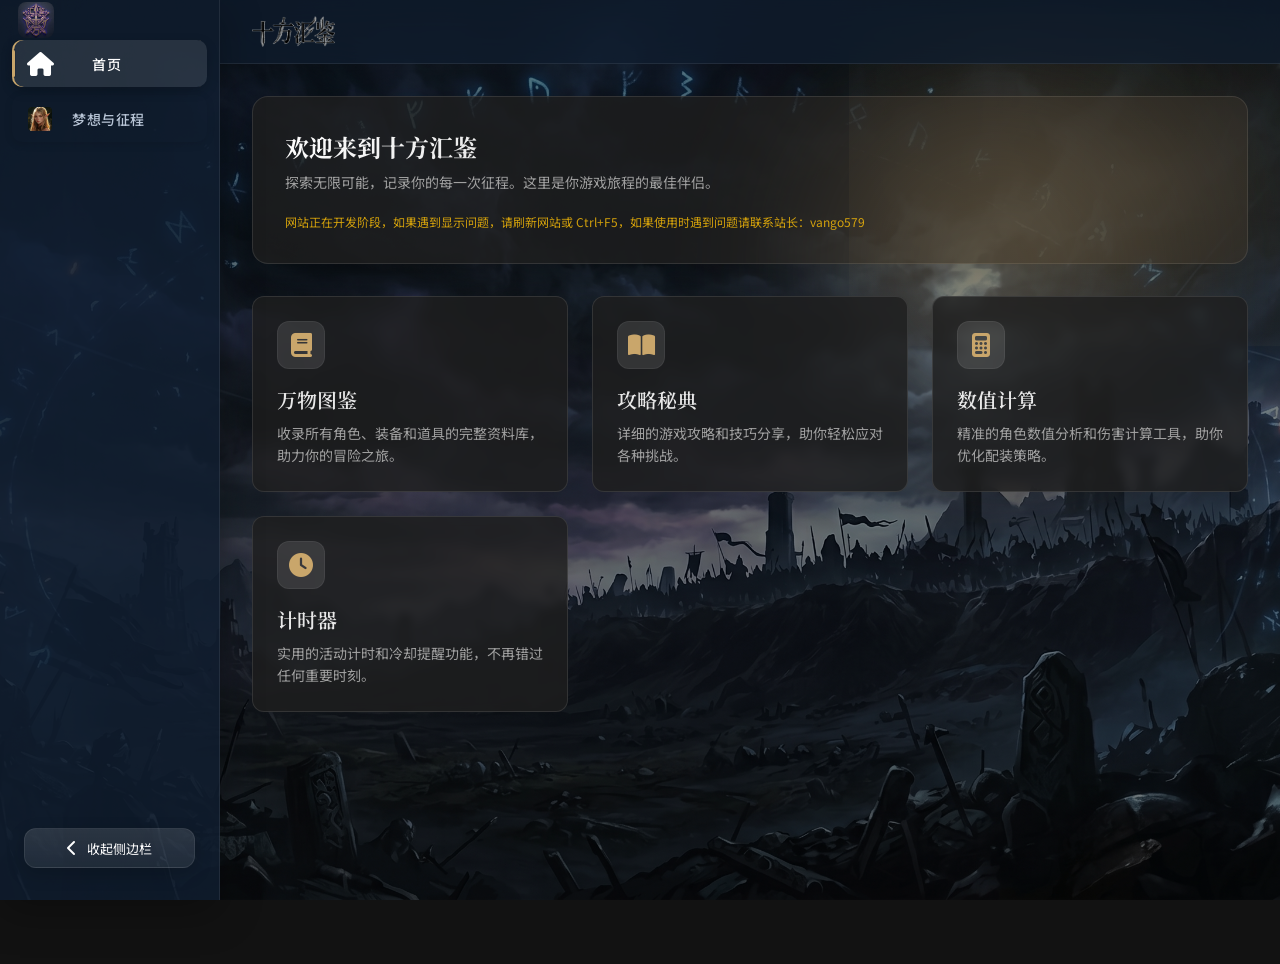
==== commit b413631b: "Add files via upload" ====
--- a/index.html
+++ b/index.html
@@ -76,6 +76,7 @@
         <div class="glow-effect glow-1"></div>
         <h2 class="hero-title">欢迎来到十方汇鉴</h2>
         <p class="hero-subtitle">探索无限可能，记录你的每一次征程。这里是你游戏旅程的最佳伴侣。</p>
+        <p class="hero-notice">网站正在开发阶段，如果遇到显示问题，请刷新网站或 Ctrl+F5，如果使用时遇到问题请联系站长：vango579</p>
       </section>
 
       <div class="card-grid">
--- a/styles.css
+++ b/styles.css
@@ -849,6 +849,15 @@
   font-size: 14px;
   color: var(--text-secondary);
   margin: 0;
+  position: relative;
+  z-index: 1;
+  line-height: 1.5;
+}
+
+.hero-notice {
+  font-size: 12px;
+  color: rgba(255, 193, 7, 0.8);
+  margin-top: 12px;
   position: relative;
   z-index: 1;
   line-height: 1.5;
